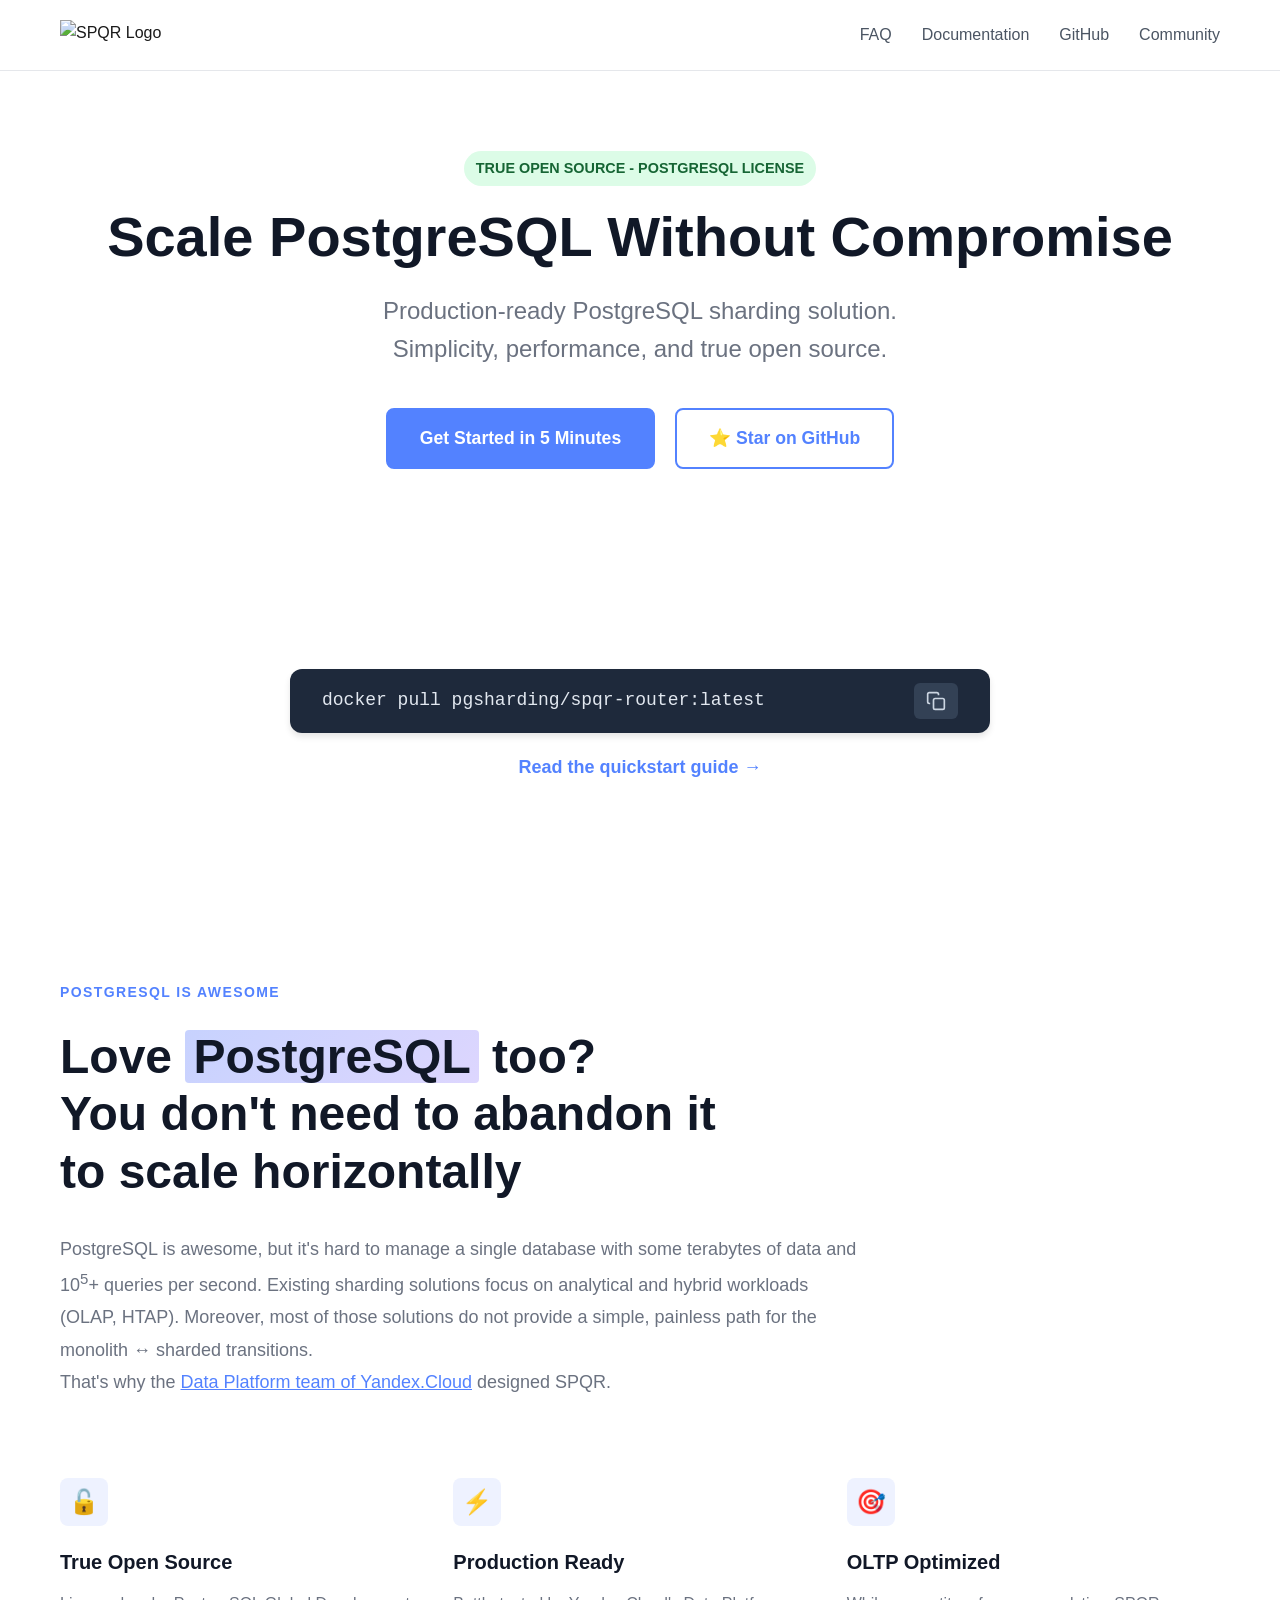
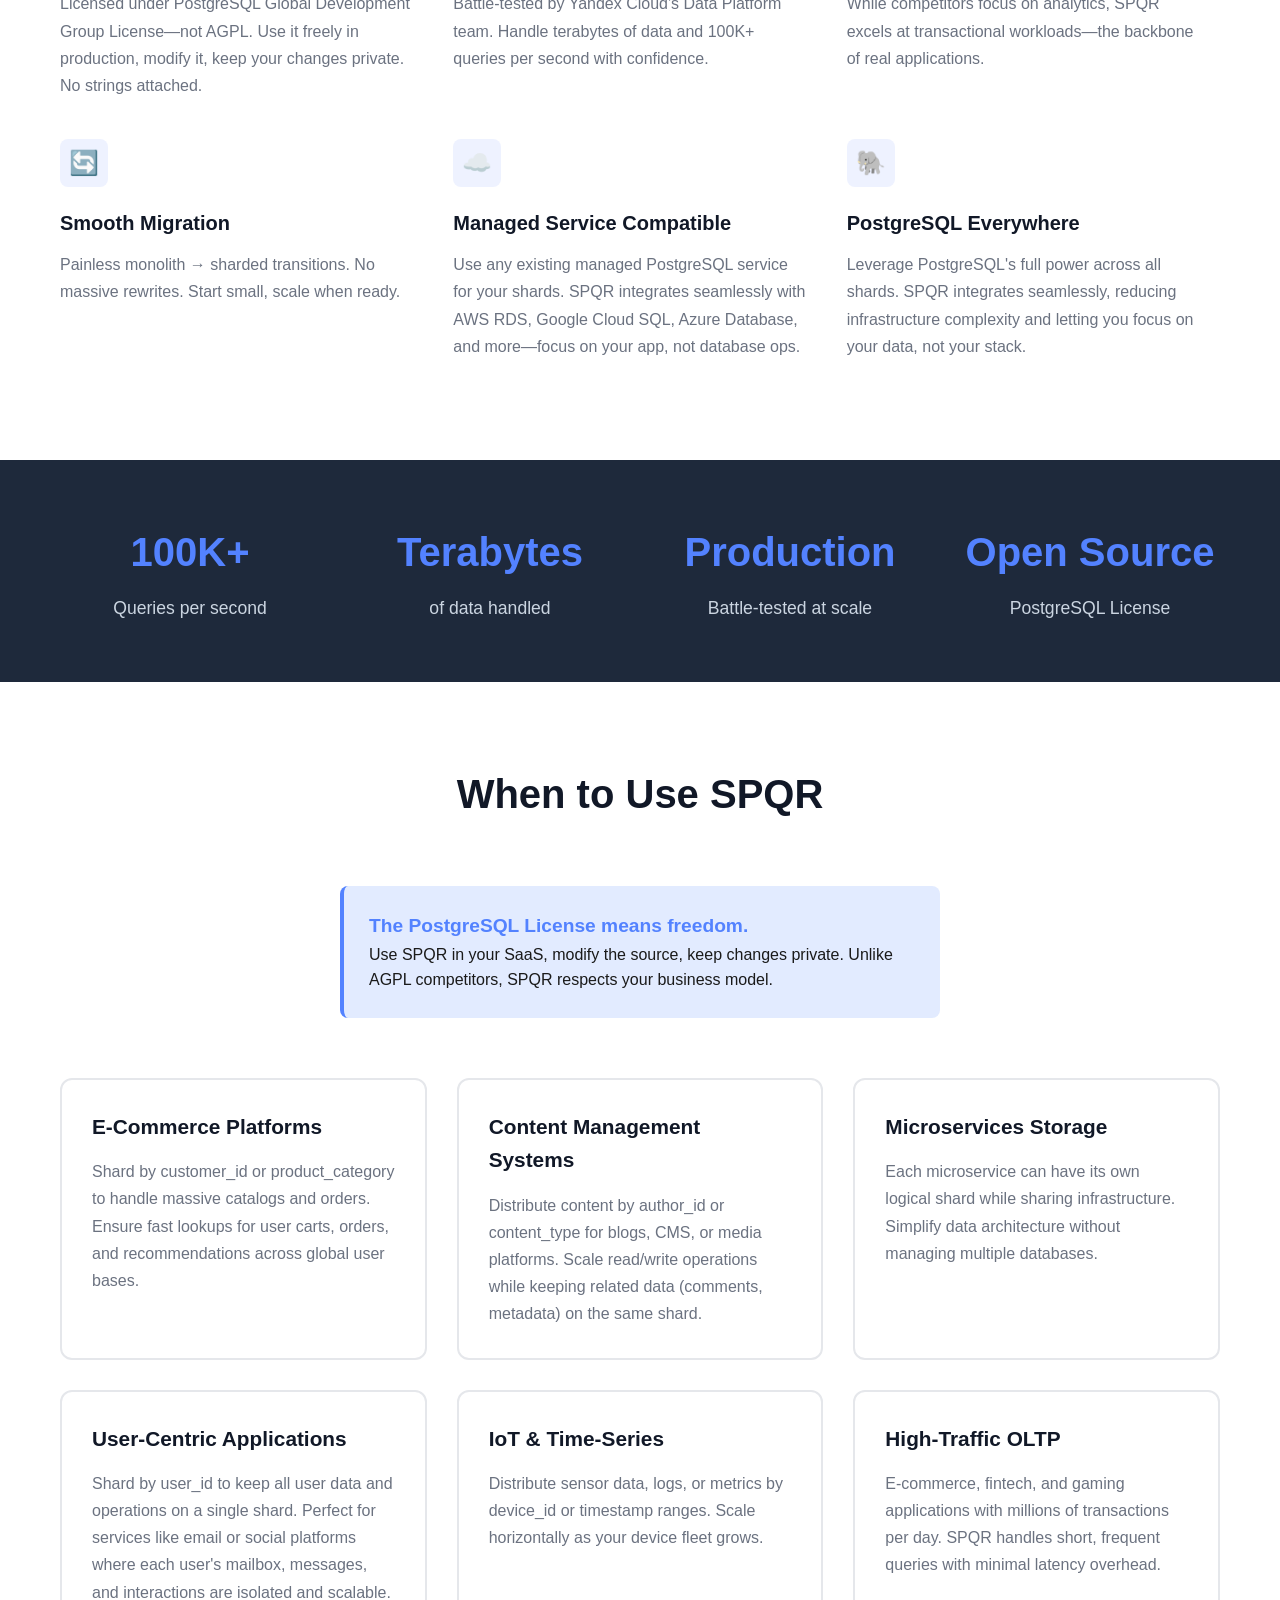
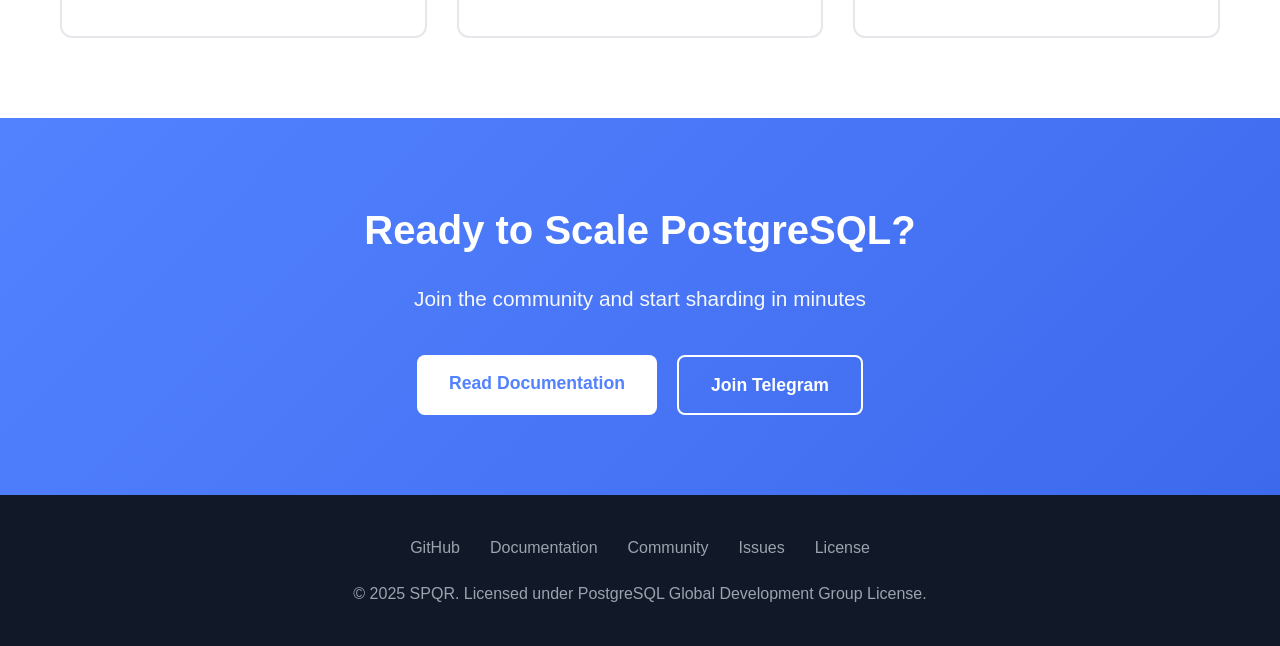
==== index.html @ 1caae65f "update links to documentation, enhance layout" ====
<!DOCTYPE html>
<html lang="en">

<head>
    <meta charset="UTF-8">
    <meta name="viewport" content="width=device-width, initial-scale=1.0">
    <title>SPQR - Stateless Postgres Query Router</title>
    <meta name="description"
        content="SPQR is a production-ready system for horizontal scaling of PostgreSQL via sharding. True open source under PostgreSQL license.">
    <link rel="stylesheet" href="styles.css">
    <link rel="icon" href="/favicon.ico" type="image/x-icon">
</head>

<body>
    <header>
        <div class="container">
            <div class="header-content">
                <img src="https://raw.githubusercontent.com/pg-sharding/spqr/refs/heads/master/docs/logo/spqr_icon-main.svg"
                    alt="SPQR Logo" class="logo">
                <nav>
                    <ul class="nav-links">
                        <li><a href="https://docs.pg-sharding.tech/welcome/faq">FAQ</a></li>
                        <li><a href="https://pg-sharding.tech">Documentation</a></li>
                        <li><a href="https://github.com/pg-sharding/spqr">GitHub</a></li>
                        <li><a href="https://t.me/+jMGhyjwicpI3ZWQy">Community</a></li>
                    </ul>
                </nav>
            </div>
        </div>
    </header>

    <section class="hero">
        <div class="container">
            <span class="badge">TRUE OPEN SOURCE - POSTGRESQL LICENSE</span>
            <h1>Scale PostgreSQL Without Compromise</h1>
            <p class="tagline">
                Production-ready PostgreSQL sharding solution.<br />Simplicity, performance, and true open source.
            </p>
            <div class="cta-buttons">
                <a href="https://docs.pg-sharding.tech/welcome/get_started" class="btn btn-primary">Get Started in 5
                    Minutes</a>
                <a href="https://github.com/pg-sharding/spqr" class="btn btn-secondary">⭐ Star on GitHub</a>
            </div>
        </div>
    </section>


    <section class="docker-section">
        <div class="container">
            <div class="docker-command-box">
                <code>docker pull pgsharding/spqr-router:latest</code>
                <button class="copy-btn"
                    onclick="navigator.clipboard.writeText('docker pull pgsharding/spqr-router:latest')">
                    <svg width="20" height="20" viewBox="0 0 24 24" fill="none" stroke="currentColor" stroke-width="2">
                        <rect x="9" y="9" width="13" height="13" rx="2" ry="2"></rect>
                        <path d="M5 15H4a2 2 0 0 1-2-2V4a2 2 0 0 1 2-2h9a2 2 0 0 1 2 2v1"></path>
                    </svg>
                </button>
            </div>
            <p class="docker-description">
                <a href="https://docs.pg-sharding.tech/welcome/get_started" class="link-arrow">Read the quickstart guide
                    →</a>
            </p>
        </div>
    </section>

    <section class="problem-solution">
        <div class="container">
            <div class="content-left">
                <span class="section-label">PostgreSQL is awesome</span>
                <h2 class="large-headline">
                    Love <span class="highlight">PostgreSQL</span> too?<br />
                    You don't need to abandon it<br />
                    to scale horizontally
                </h2>
                <p class="section-description">
                    PostgreSQL is awesome, but it's hard to manage a single database
                    with some terabytes of data and 10<sup>5</sup>+ queries per second.
                    Existing sharding solutions focus on analytical and hybrid workloads (OLAP, HTAP).
                    Moreover, most of those solutions do not provide a simple,
                    painless path for the monolith ↔ sharded transitions.<br />
                    That's why the <a href="https://yandex.cloud/en/services#data-platform" target="_blank">Data
                        Platform team of Yandex.Cloud</a> designed SPQR.
                </p>
            </div>

            <div class="benefits-grid">
                <div class="benefit-card">
                    <div class="benefit-icon">🔓</div>
                    <h3>True Open Source</h3>
                    <p>
                        Licensed under PostgreSQL Global Development Group License—not AGPL. Use it freely in
                        production, modify it, keep your changes private. No strings attached.
                    </p>
                </div>
                <div class="benefit-card">
                    <div class="benefit-icon">⚡</div>
                    <h3>Production Ready</h3>
                    <p>
                        Battle-tested by Yandex Cloud's Data Platform team. Handle terabytes of data and 100K+ queries
                        per second with confidence.
                    </p>
                </div>
                <div class="benefit-card">
                    <div class="benefit-icon">🎯</div>
                    <h3>OLTP Optimized</h3>
                    <p>
                        While competitors focus on analytics, SPQR excels at transactional workloads—the backbone of
                        real applications.
                    </p>
                </div>
                <div class="benefit-card">
                    <div class="benefit-icon">🔄</div>
                    <h3>Smooth Migration</h3>
                    <p>
                        Painless monolith → sharded transitions. No massive rewrites. Start small, scale when ready.
                    </p>
                </div>
                <div class="benefit-card">
                    <div class="benefit-icon">☁️</div>
                    <h3>Managed Service Compatible</h3>
                    <p>
                        Use any existing managed PostgreSQL service for your shards. SPQR integrates seamlessly with AWS
                        RDS, Google Cloud SQL, Azure Database, and more—focus on your app, not database ops.
                    </p>
                </div>
                <div class="benefit-card">
                    <div class="benefit-icon">🐘</div>
                    <h3>PostgreSQL Everywhere</h3>
                    <p>
                        Leverage PostgreSQL's full power across all shards. SPQR integrates seamlessly, reducing
                        infrastructure complexity and letting you focus on your data, not your stack.
                    </p>
                </div>
            </div>
        </div>
    </section>

    <section class="stats">
        <div class="container">
            <div class="stats-grid">
                <div class="stat-item">
                    <h3>100K+</h3>
                    <p>Queries per second</p>
                </div>
                <div class="stat-item">
                    <h3>Terabytes</h3>
                    <p>of data handled</p>
                </div>
                <div class="stat-item">
                    <h3>Production</h3>
                    <p>Battle-tested at scale</p>
                </div>
                <div class="stat-item">
                    <h3>Open Source</h3>
                    <p>PostgreSQL License</p>
                </div>
            </div>
        </div>
    </section>

    <section class="why-spqr">
        <div class="container">
            <h2 class="section-title">When to Use SPQR</h2>
            <div class="highlight-box" style="max-width: 600px; margin: 0 auto 60px;">
                <strong>The PostgreSQL License means freedom.</strong><br>
                Use SPQR in your SaaS, modify the source, keep changes private. Unlike AGPL competitors, SPQR
                respects your business model.
            </div>
            <div class="use-cases-grid">
                <div class="use-case-card">
                    <h3>E-Commerce Platforms</h3>
                    <p>
                        Shard by customer_id or product_category to handle massive catalogs and orders. Ensure fast
                        lookups for user carts, orders, and recommendations across global user bases.
                    </p>
                </div>
                <div class="use-case-card">
                    <h3>Content Management Systems</h3>
                    <p>
                        Distribute content by author_id or content_type for blogs, CMS, or media platforms. Scale
                        read/write operations while keeping related data (comments, metadata) on the same shard.
                    </p>
                </div>
                <div class="use-case-card">
                    <h3>Microservices Storage</h3>
                    <p>
                        Each microservice can have its own logical shard while sharing infrastructure.
                        Simplify data architecture without managing multiple databases.
                    </p>
                </div>
                <div class="use-case-card">
                    <h3>User-Centric Applications</h3>
                    <p>
                        Shard by user_id to keep all user data and operations on a single shard. Perfect for services
                        like email or social platforms where each user's mailbox, messages, and interactions are
                        isolated and scalable.
                    </p>
                </div>
                <div class="use-case-card">
                    <h3>IoT & Time-Series</h3>
                    <p>
                        Distribute sensor data, logs, or metrics by device_id or timestamp ranges.
                        Scale horizontally as your device fleet grows.
                    </p>
                </div>
                <div class="use-case-card">
                    <h3>High-Traffic OLTP</h3>
                    <p>
                        E-commerce, fintech, and gaming applications with millions of transactions per day.
                        SPQR handles short, frequent queries with minimal latency overhead.
                    </p>
                </div>
            </div>
        </div>
    </section>

    <section class="cta-section">
        <div class="container">
            <h2>Ready to Scale PostgreSQL?</h2>
            <p>Join the community and start sharding in minutes</p>
            <div class="cta-buttons">
                <a href="https://docs.pg-sharding.tech/welcome/get_started" class="btn">Read Documentation</a>
                <a href="https://t.me/+jMGhyjwicpI3ZWQy" class="btn"
                    style="background: transparent; border: 2px solid white; color: white;">Join Telegram</a>
            </div>
        </div>
    </section>

    <footer>
        <div class="container">
            <div class="footer-links">
                <a href="https://github.com/pg-sharding/spqr">GitHub</a>
                <a href="https://pg-sharding.tech">Documentation</a>
                <a href="https://t.me/+jMGhyjwicpI3ZWQy">Community</a>
                <a href="https://github.com/pg-sharding/spqr/issues">Issues</a>
                <a href="https://github.com/pg-sharding/spqr/blob/master/LICENSE">License</a>
            </div>
            <p>&copy; 2025 SPQR. Licensed under PostgreSQL Global Development Group License.</p>
        </div>
    </footer>
</body>

</html>
---- styles.css ----
* {
    margin: 0;
    padding: 0;
    box-sizing: border-box;
}

body {
    font-family: -apple-system, BlinkMacSystemFont, 'Segoe UI', 'Roboto', 'Oxygen', 'Ubuntu', 'Cantarell', sans-serif;
    line-height: 1.6;
    color: #1a1a1a;
    background: #ffffff;
}

a {
    color: #5382ff;
}

.container {
    max-width: 1200px;
    margin: 0 auto;
    padding: 0 20px;
}

/* Header */
header {
    padding: 20px 0;
    border-bottom: 1px solid #e5e7eb;
}

.header-content {
    display: flex;
    justify-content: space-between;
    align-items: center;
}

.logo {
    height: 30px;
}

.nav-links {
    display: flex;
    gap: 30px;
    list-style: none;
}

.nav-links a {
    color: #4b5563;
    text-decoration: none;
    font-weight: 500;
    transition: color 0.3s;
}

.nav-links a:hover {
    color: #5382ff;
}

/* Hero Section */
.hero {
    padding: 80px 0 100px;
    text-align: center;
}

.hero h1 {
    font-size: 3.5rem;
    font-weight: 800;
    margin-bottom: 24px;
    line-height: 1.1;
    color: #111827;
}

.hero .tagline {
    font-size: 1.5rem;
    color: #6b7280;
    margin-bottom: 40px;
    max-width: 800px;
    margin-left: auto;
    margin-right: auto;
}

.cta-buttons {
    display: flex;
    gap: 20px;
    justify-content: center;
    flex-wrap: wrap;
}

.btn {
    padding: 14px 32px;
    font-size: 1.1rem;
    font-weight: 600;
    border-radius: 8px;
    text-decoration: none;
    transition: all 0.3s;
    display: inline-block;
}

.btn-primary {
    background: #5382ff;
    color: white;
    border: 2px solid #5382ff;
}

.btn-primary:hover {
    background: #3d6aed;
    border-color: #3d6aed;
    transform: translateY(-2px);
    box-shadow: 0 10px 25px rgba(83, 130, 255, 0.2);
}

.btn-secondary {
    background: white;
    color: #5382ff;
    border: 2px solid #5382ff;
}

.btn-secondary:hover {
    background: #e2ebff;
    transform: translateY(-2px);
}

/* Features Section */
.features {
    padding: 80px 0;
    background: #f9fafb;
}

.section-title {
    text-align: center;
    font-size: 2.5rem;
    font-weight: 700;
    margin-bottom: 60px;
    color: #111827;
}

.features-grid {
    display: grid;
    grid-template-columns: repeat(auto-fit, minmax(300px, 1fr));
    gap: 40px;
}

.feature-card {
    background: white;
    padding: 40px;
    border-radius: 12px;
    box-shadow: 0 1px 3px rgba(0, 0, 0, 0.1);
    transition: all 0.3s;
}

.feature-card:hover {
    transform: translateY(-5px);
    box-shadow: 0 10px 30px rgba(0, 0, 0, 0.15);
}

.feature-icon {
    font-size: 2.5rem;
    margin-bottom: 20px;
}

.feature-card h3 {
    font-size: 1.5rem;
    margin-bottom: 15px;
    color: #111827;
}

.feature-card p {
    color: #6b7280;
    line-height: 1.7;
}

/* Why SPQR Section */
.why-spqr {
    padding: 80px 0;
}

.why-content {
    display: grid;
    grid-template-columns: 1fr 1fr;
    gap: 60px;
    align-items: center;
}

.why-text h2 {
    font-size: 2.5rem;
    font-weight: 700;
    margin-bottom: 30px;
    color: #111827;
}

.why-text p {
    font-size: 1.1rem;
    color: #4b5563;
    margin-bottom: 20px;
    line-height: 1.8;
}

.highlight-box {
    background: #e2ebff;
    border-left: 4px solid #5382ff;
    padding: 25px;
    margin-top: 30px;
    border-radius: 8px;
}

.highlight-box strong {
    color: #5382ff;
    font-size: 1.2rem;
}

/* Problem-Solution Section */
.problem-solution {
    padding: 100px 0;
    background: #ffffff;
}

.content-left {
    max-width: 900px;
}

.section-label {
    display: block;
    text-align: left;
    font-size: 0.875rem;
    font-weight: 700;
    letter-spacing: 0.1em;
    color: #5382ff;
    text-transform: uppercase;
    margin-bottom: 24px;
}

.large-headline {
    font-size: 3rem;
    font-weight: 800;
    line-height: 1.2;
    text-align: left;
    color: #111827;
    max-width: 900px;
    margin: 0 0 32px 0;
}

.large-headline .highlight {
    background: linear-gradient(135deg, #c7d2fe 0%, #ddd6fe 100%);
    padding: 0 8px;
    border-radius: 4px;
}

.section-description {
    font-size: 1.125rem;
    line-height: 1.8;
    color: #6b7280;
    text-align: left;
    max-width: 800px;
    margin: 0 0 80px 0;
}

.benefits-grid {
    display: grid;
    grid-template-columns: repeat(auto-fit, minmax(330px, 1fr));
    gap: 40px;
    max-width: 1140px;
}

.benefit-card {
    text-align: left;
}

.benefit-icon {
    width: 48px;
    height: 48px;
    background: #eef2ff;
    border-radius: 8px;
    display: flex;
    align-items: center;
    justify-content: center;
    font-size: 1.5rem;
    margin-bottom: 20px;
}

.benefit-card h3 {
    font-size: 1.25rem;
    font-weight: 700;
    color: #111827;
    margin-bottom: 12px;
}

.benefit-card p {
    font-size: 1rem;
    line-height: 1.7;
    color: #6b7280;
}

/* Stats Section */
.stats {
    padding: 60px 0;
    background: #1e293b;
    color: white;
}

.stats-grid {
    display: grid;
    grid-template-columns: repeat(auto-fit, minmax(200px, 1fr));
    gap: 40px;
    text-align: center;
}

.stat-item h3 {
    font-size: 2.5rem;
    font-weight: 700;
    margin-bottom: 10px;
    color: #5382ff;
}

.stat-item p {
    color: #cbd5e1;
    font-size: 1.1rem;
}

/* Docker Section */
.docker-section {
    padding: 100px 0;
    background: #ffffff;
    text-align: center;
}

.docker-command-box {
    max-width: 700px;
    margin: 0 auto 20px;
    background: #1e293b;
    border-radius: 12px;
    padding: 14px 32px;
    display: flex;
    align-items: center;
    justify-content: space-between;
    gap: 20px;
    box-shadow: 0 4px 6px rgba(0, 0, 0, 0.1);
}

.docker-command-box code {
    font-family: 'Monaco', 'Menlo', 'Ubuntu Mono', monospace;
    font-size: 1.125rem;
    color: #e2e8f0;
    flex: 1;
    text-align: left;
}

.copy-btn {
    background: #334155;
    border: none;
    border-radius: 6px;
    padding: 8px 12px;
    color: #cbd5e1;
    cursor: pointer;
    transition: all 0.2s;
    display: flex;
    align-items: center;
    justify-content: center;
}

.copy-btn:hover {
    background: #475569;
    color: #ffffff;
}

.docker-description {
    margin-top: 20px;
}

.link-arrow {
    color: #5382ff;
    text-decoration: none;
    font-weight: 600;
    font-size: 1.125rem;
    transition: all 0.2s;
}

.link-arrow:hover {
    color: #3d6aed;
}

/* CTA Section */
.cta-section {
    padding: 80px 0;
    text-align: center;
    background: linear-gradient(135deg, #5382ff 0%, #3d6aed 100%);
    color: white;
}

.cta-section h2 {
    font-size: 2.5rem;
    font-weight: 700;
    margin-bottom: 20px;
}

.cta-section p {
    font-size: 1.3rem;
    margin-bottom: 40px;
    opacity: 0.95;
}

.cta-section .btn {
    background: white;
    color: #5382ff;
}

.cta-section .btn:hover {
    background: #e2ebff;
    transform: translateY(-2px);
    box-shadow: 0 10px 30px rgba(255, 255, 255, 0.3);
}

/* Footer */
footer {
    padding: 40px 0;
    background: #111827;
    color: #9ca3af;
    text-align: center;
}

.footer-links {
    display: flex;
    justify-content: center;
    gap: 30px;
    margin-bottom: 20px;
    flex-wrap: wrap;
}

.footer-links a {
    color: #9ca3af;
    text-decoration: none;
    transition: color 0.3s;
}

.footer-links a:hover {
    color: white;
}

/* Responsive */
@media (max-width: 768px) {
    .hero h1 {
        font-size: 2.5rem;
    }

    .hero .tagline {
        font-size: 1.2rem;
    }

    .why-content {
        grid-template-columns: 1fr;
    }

    .nav-links {
        display: none;
    }

    .features-grid {
        grid-template-columns: 1fr;
    }
}

.badge {
    display: inline-block;
    padding: 6px 12px;
    background: #dcfce7;
    color: #166534;
    border-radius: 20px;
    font-size: 0.9rem;
    font-weight: 600;
    margin-bottom: 20px;
}

/* Use Cases Section */
.use-cases {
    padding: 80px 0;
    background: white;
}

.use-cases-grid {
    display: grid;
    grid-template-columns: repeat(auto-fit, minmax(280px, 1fr));
    gap: 30px;
    margin-top: 40px;
}

.use-case-card {
    padding: 30px;
    border: 2px solid #e5e7eb;
    border-radius: 12px;
    transition: all 0.3s;
}

.use-case-card:hover {
    border-color: #5382ff;
    transform: translateY(-3px);
    box-shadow: 0 5px 20px rgba(83, 130, 255, 0.1);
}

.use-case-card h3 {
    font-size: 1.3rem;
    margin-bottom: 15px;
    color: #111827;
}

.use-case-card p {
    color: #6b7280;
    line-height: 1.7;
    font-size: 1rem;
}

/* FAQ Section */
.faq {
    padding: 80px 0;
    background: #f9fafb;
}

.faq-list {
    margin: 0 auto;
    margin-top: 40px;
}

.faq-item {
    background: white;
    padding: 30px;
    margin-bottom: 20px;
    border-radius: 12px;
    border-left: 4px solid #5382ff;
}

.faq-item h3 {
    font-size: 1.2rem;
    color: #111827;
    margin-bottom: 12px;
    font-weight: 600;
}

.faq-item p {
    color: #4b5563;
    line-height: 1.7;
}

.faq-item ul {
    margin-top: 10px;
    margin-left: 20px;
    color: #4b5563;
    line-height: 1.7;
}

.faq-item code {
    background: #f3f4f6;
    padding: 2px 6px;
    border-radius: 4px;
    font-family: 'Courier New', monospace;
    font-size: 0.9em;
    color: #5382ff;
}
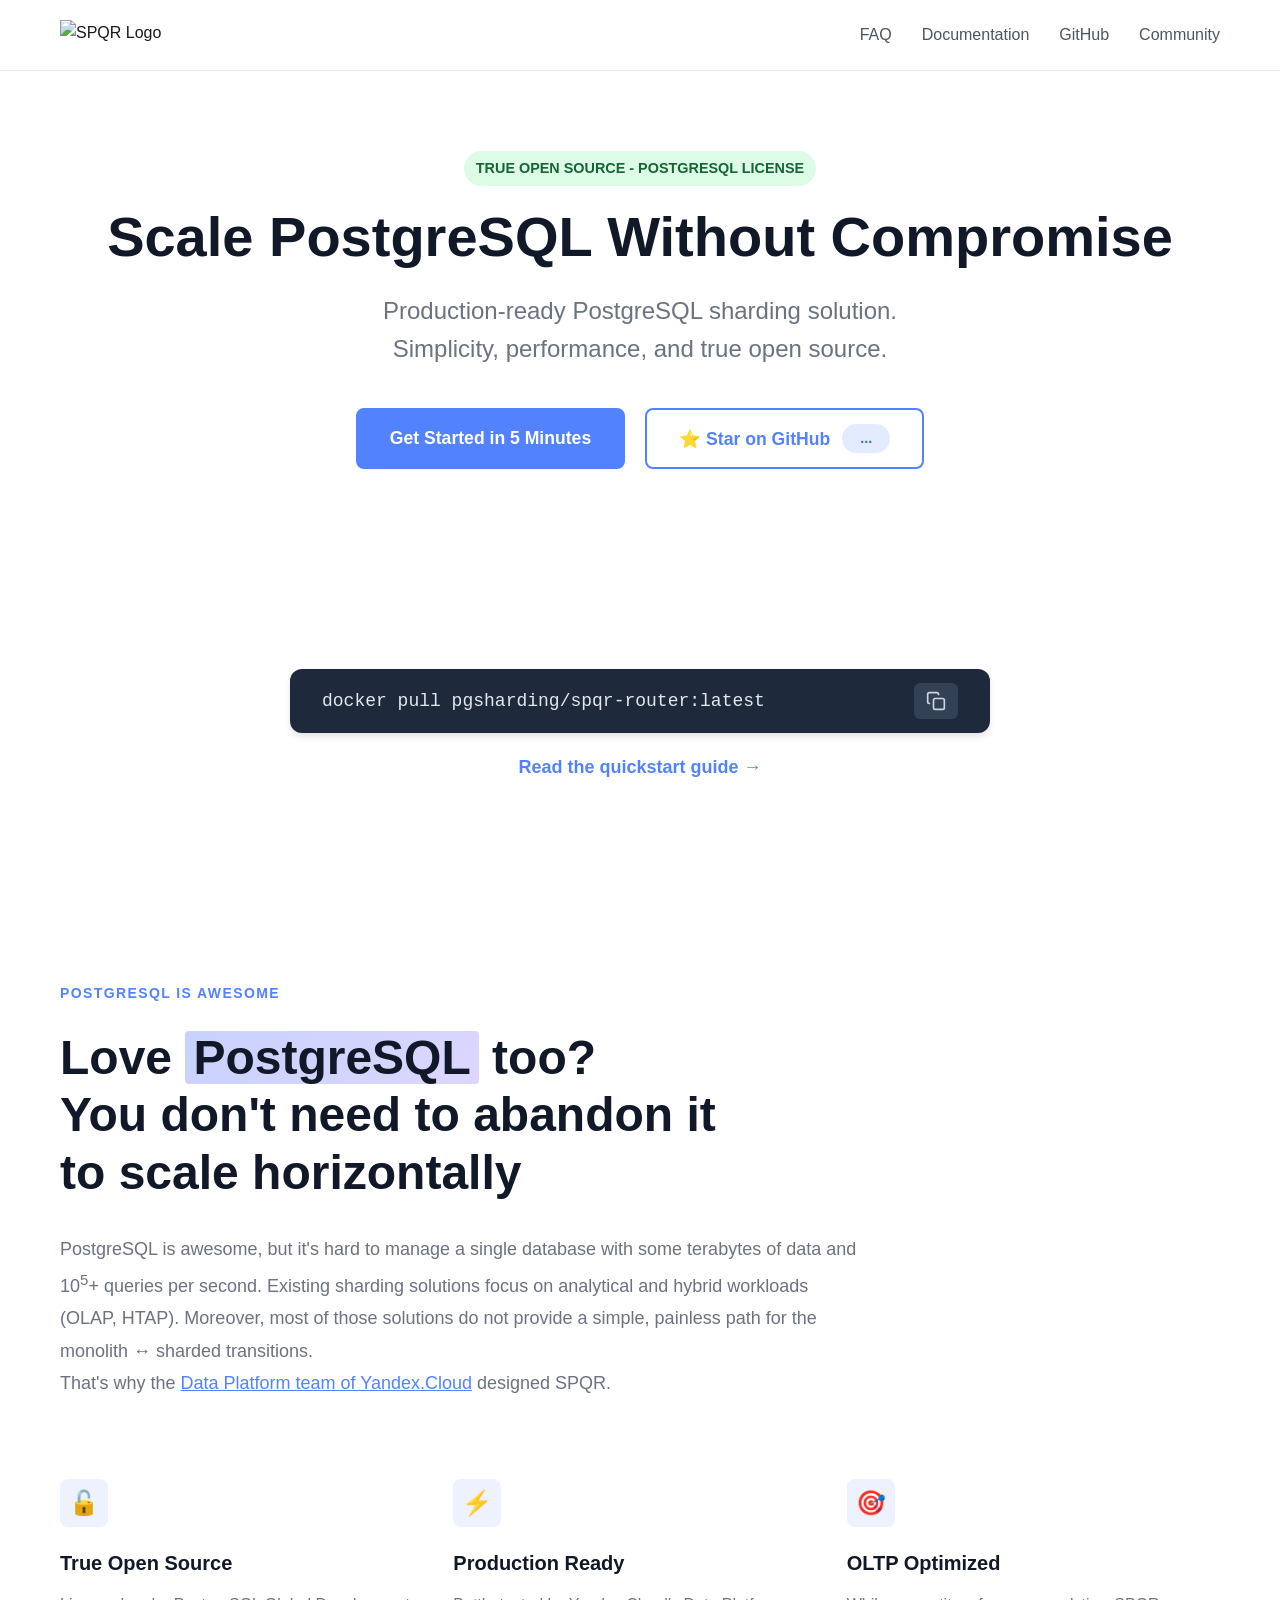
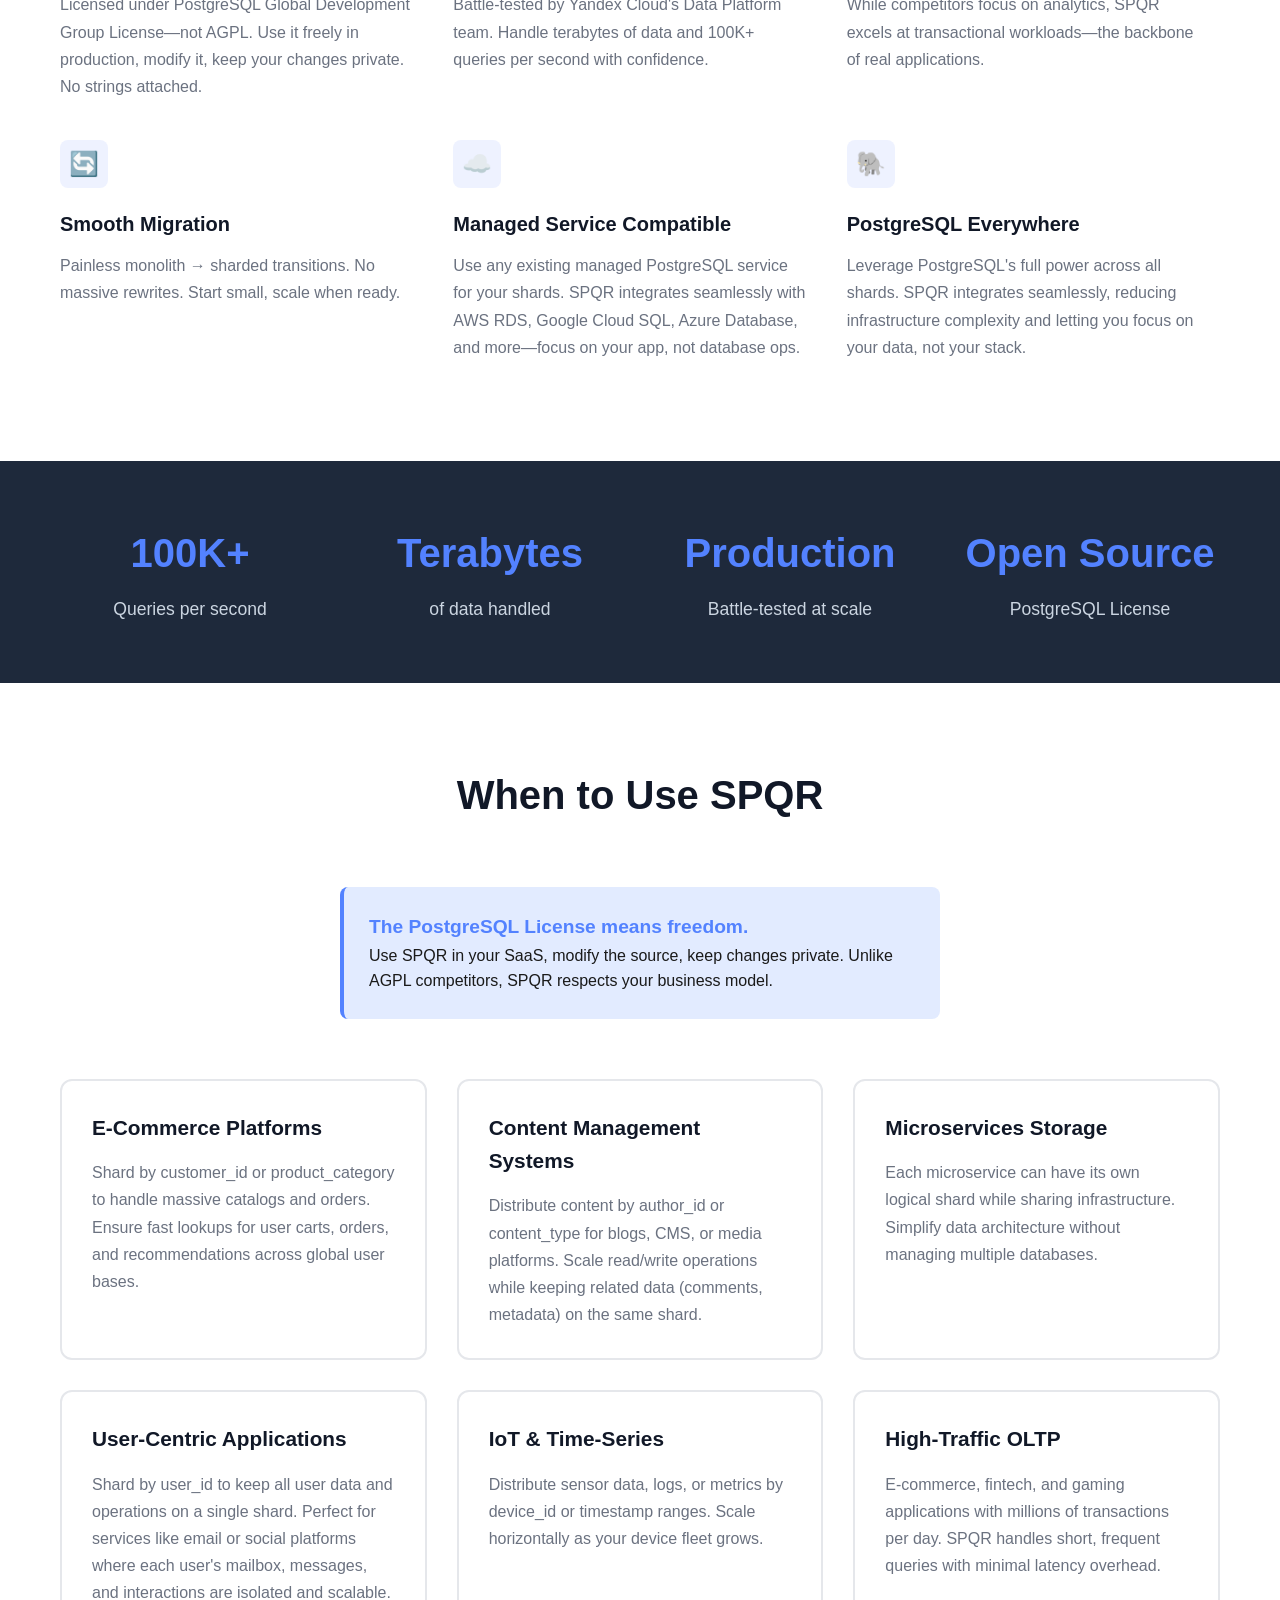
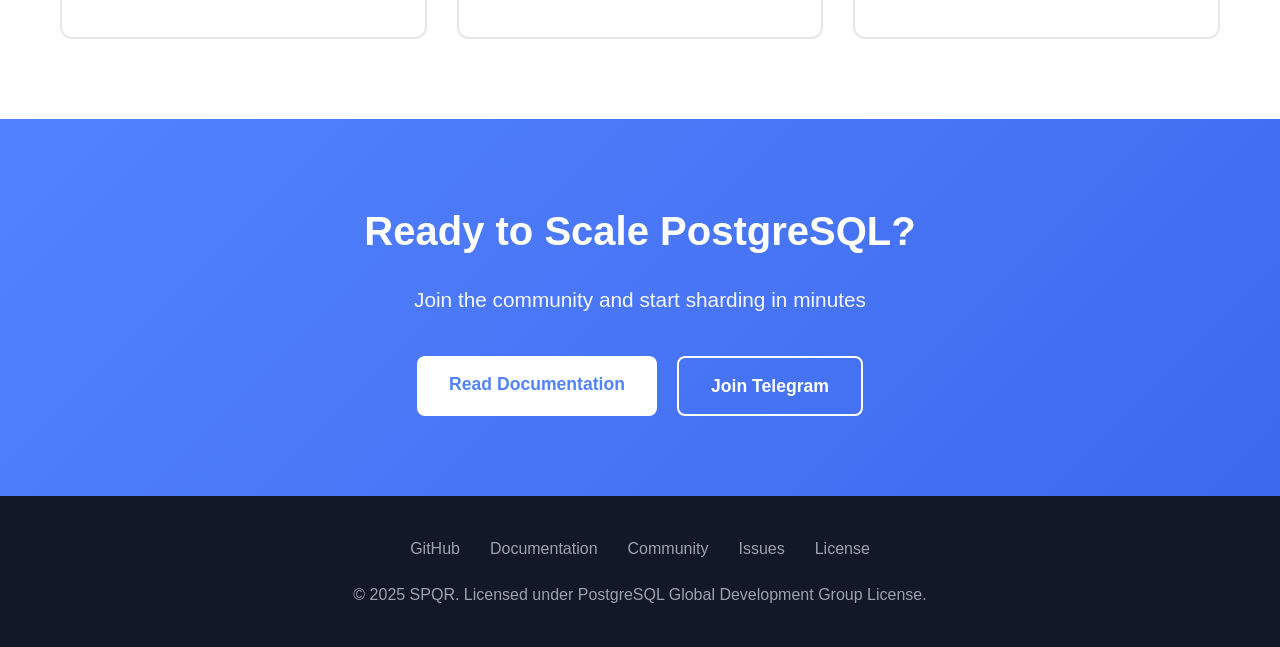
==== commit ed2d2684: "Add GitHub star counter to homepage" ====
--- a/index.html
+++ b/index.html
@@ -8,7 +8,10 @@
     <meta name="description"
         content="SPQR is a production-ready system for horizontal scaling of PostgreSQL via sharding. True open source under PostgreSQL license.">
     <link rel="stylesheet" href="styles.css">
-    <link rel="icon" href="/favicon.ico" type="image/x-icon">
+    <!-- Modern vector favicon with PNG fallback and legacy .ico fallback -->
+    <link rel="icon" href="/favicon.svg" type="image/svg+xml">
+    <link rel="icon" type="image/png" sizes="32x32" href="/favicon-32.png">
+    <link rel="alternate icon" href="/favicon.ico" type="image/x-icon">
 </head>
 
 <body>
@@ -20,7 +23,7 @@
                 <nav>
                     <ul class="nav-links">
                         <li><a href="https://docs.pg-sharding.tech/welcome/faq">FAQ</a></li>
-                        <li><a href="https://pg-sharding.tech">Documentation</a></li>
+                        <li><a href="https://docs.pg-sharding.tech">Documentation</a></li>
                         <li><a href="https://github.com/pg-sharding/spqr">GitHub</a></li>
                         <li><a href="https://t.me/+jMGhyjwicpI3ZWQy">Community</a></li>
                     </ul>
@@ -39,7 +42,10 @@
             <div class="cta-buttons">
                 <a href="https://docs.pg-sharding.tech/welcome/get_started" class="btn btn-primary">Get Started in 5
                     Minutes</a>
-                <a href="https://github.com/pg-sharding/spqr" class="btn btn-secondary">⭐ Star on GitHub</a>
+                <a href="https://github.com/pg-sharding/spqr" class="btn btn-secondary github-star-btn">
+                    <span>⭐ Star on GitHub</span>
+                    <span class="github-stars" id="github-stars" aria-label="GitHub stars">...</span>
+                </a>
             </div>
         </div>
     </section>
@@ -231,7 +237,7 @@
         <div class="container">
             <div class="footer-links">
                 <a href="https://github.com/pg-sharding/spqr">GitHub</a>
-                <a href="https://pg-sharding.tech">Documentation</a>
+                <a href="https://docs.pg-sharding.tech">Documentation</a>
                 <a href="https://t.me/+jMGhyjwicpI3ZWQy">Community</a>
                 <a href="https://github.com/pg-sharding/spqr/issues">Issues</a>
                 <a href="https://github.com/pg-sharding/spqr/blob/master/LICENSE">License</a>
@@ -239,6 +245,25 @@
             <p>&copy; 2025 SPQR. Licensed under PostgreSQL Global Development Group License.</p>
         </div>
     </footer>
+    <script>
+        const starsElement = document.getElementById('github-stars');
+
+        if (starsElement) {
+            fetch('https://api.github.com/repos/pg-sharding/spqr')
+                .then((response) => {
+                    if (!response.ok) {
+                        throw new Error('GitHub API request failed');
+                    }
+                    return response.json();
+                })
+                .then((repo) => {
+                    starsElement.textContent = repo.stargazers_count.toLocaleString('en-US');
+                })
+                .catch(() => {
+                    starsElement.hidden = true;
+                });
+        }
+    </script>
 </body>
 
-</html>+</html>
--- a/styles.css
+++ b/styles.css
@@ -118,6 +118,25 @@
     transform: translateY(-2px);
 }
 
+.github-star-btn {
+    display: inline-flex;
+    align-items: center;
+    gap: 12px;
+}
+
+.github-stars {
+    display: inline-flex;
+    align-items: center;
+    min-width: 48px;
+    padding: 3px 8px;
+    border-radius: 999px;
+    background: #e2ebff;
+    color: #3d6aed;
+    font-size: 0.9rem;
+    font-weight: 700;
+    justify-content: center;
+}
+
 /* Features Section */
 .features {
     padding: 80px 0;
@@ -550,4 +569,4 @@
     font-family: 'Courier New', monospace;
     font-size: 0.9em;
     color: #5382ff;
-}+}
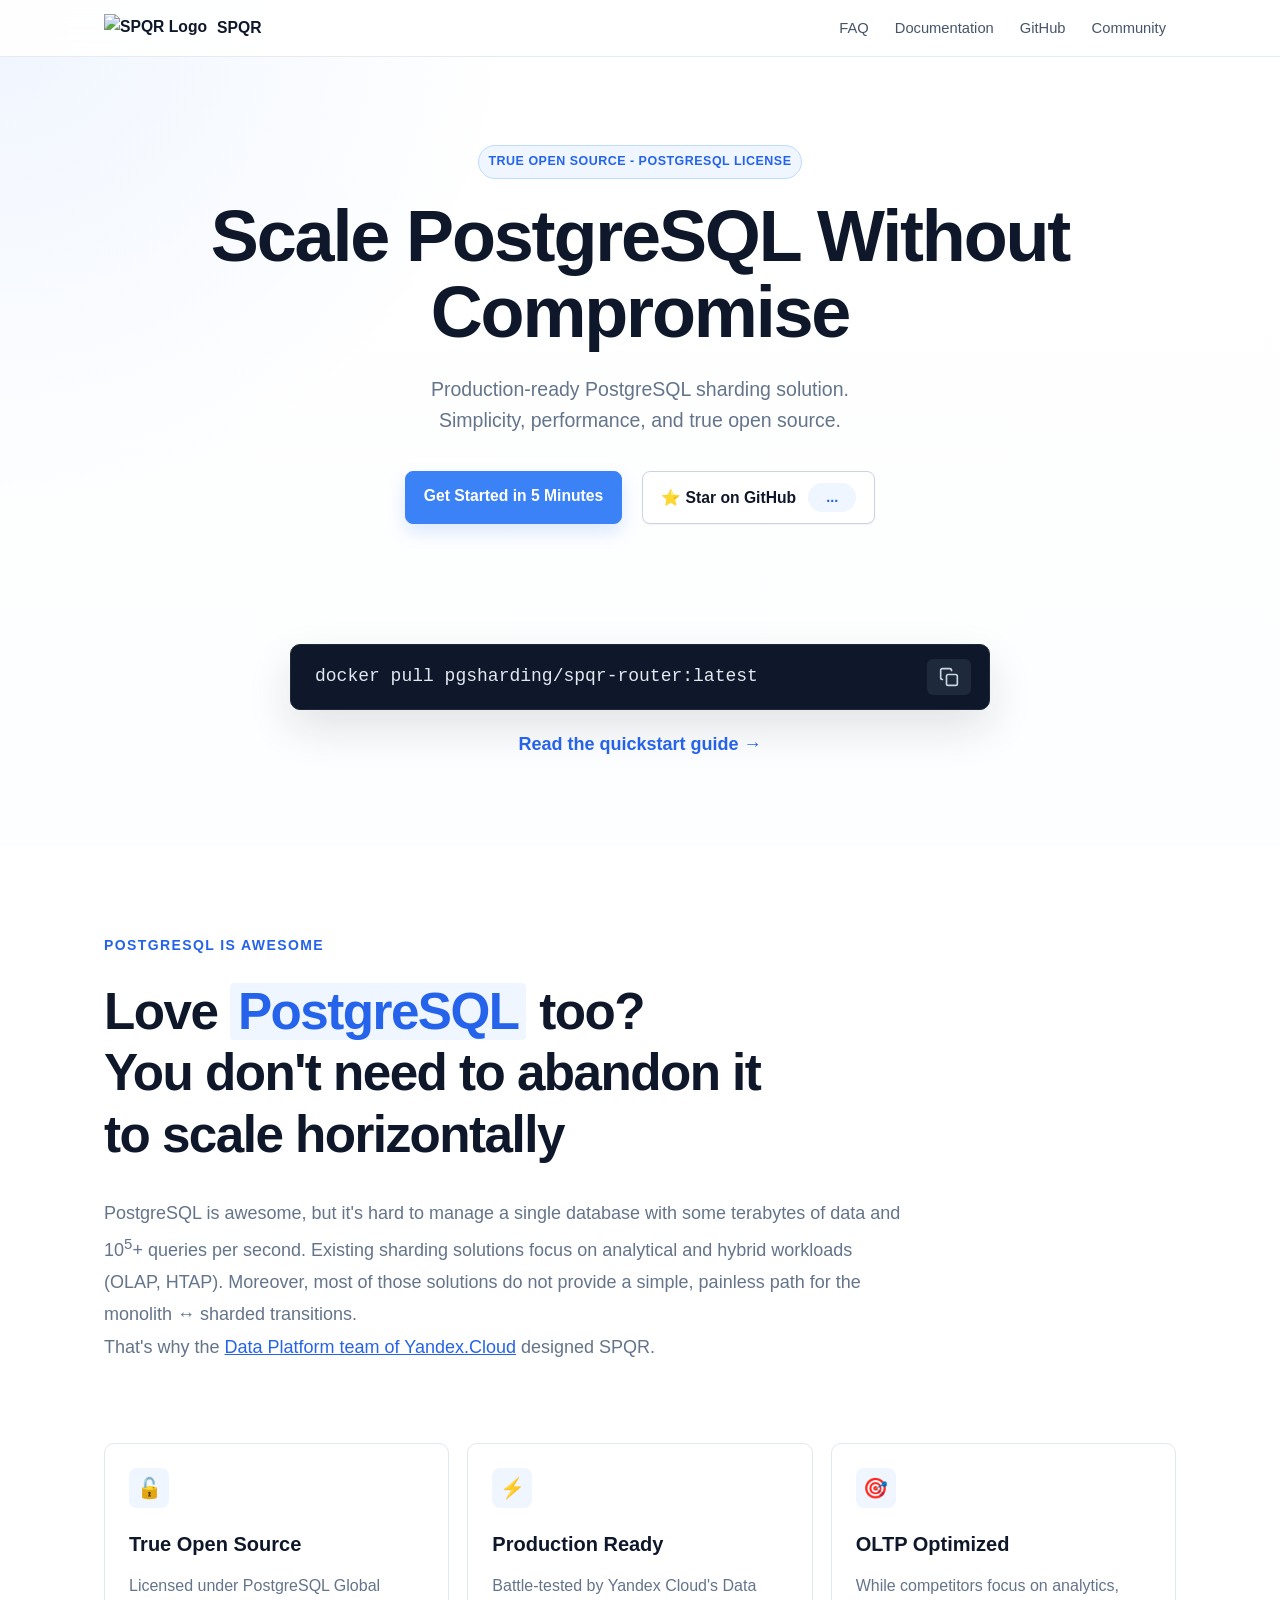
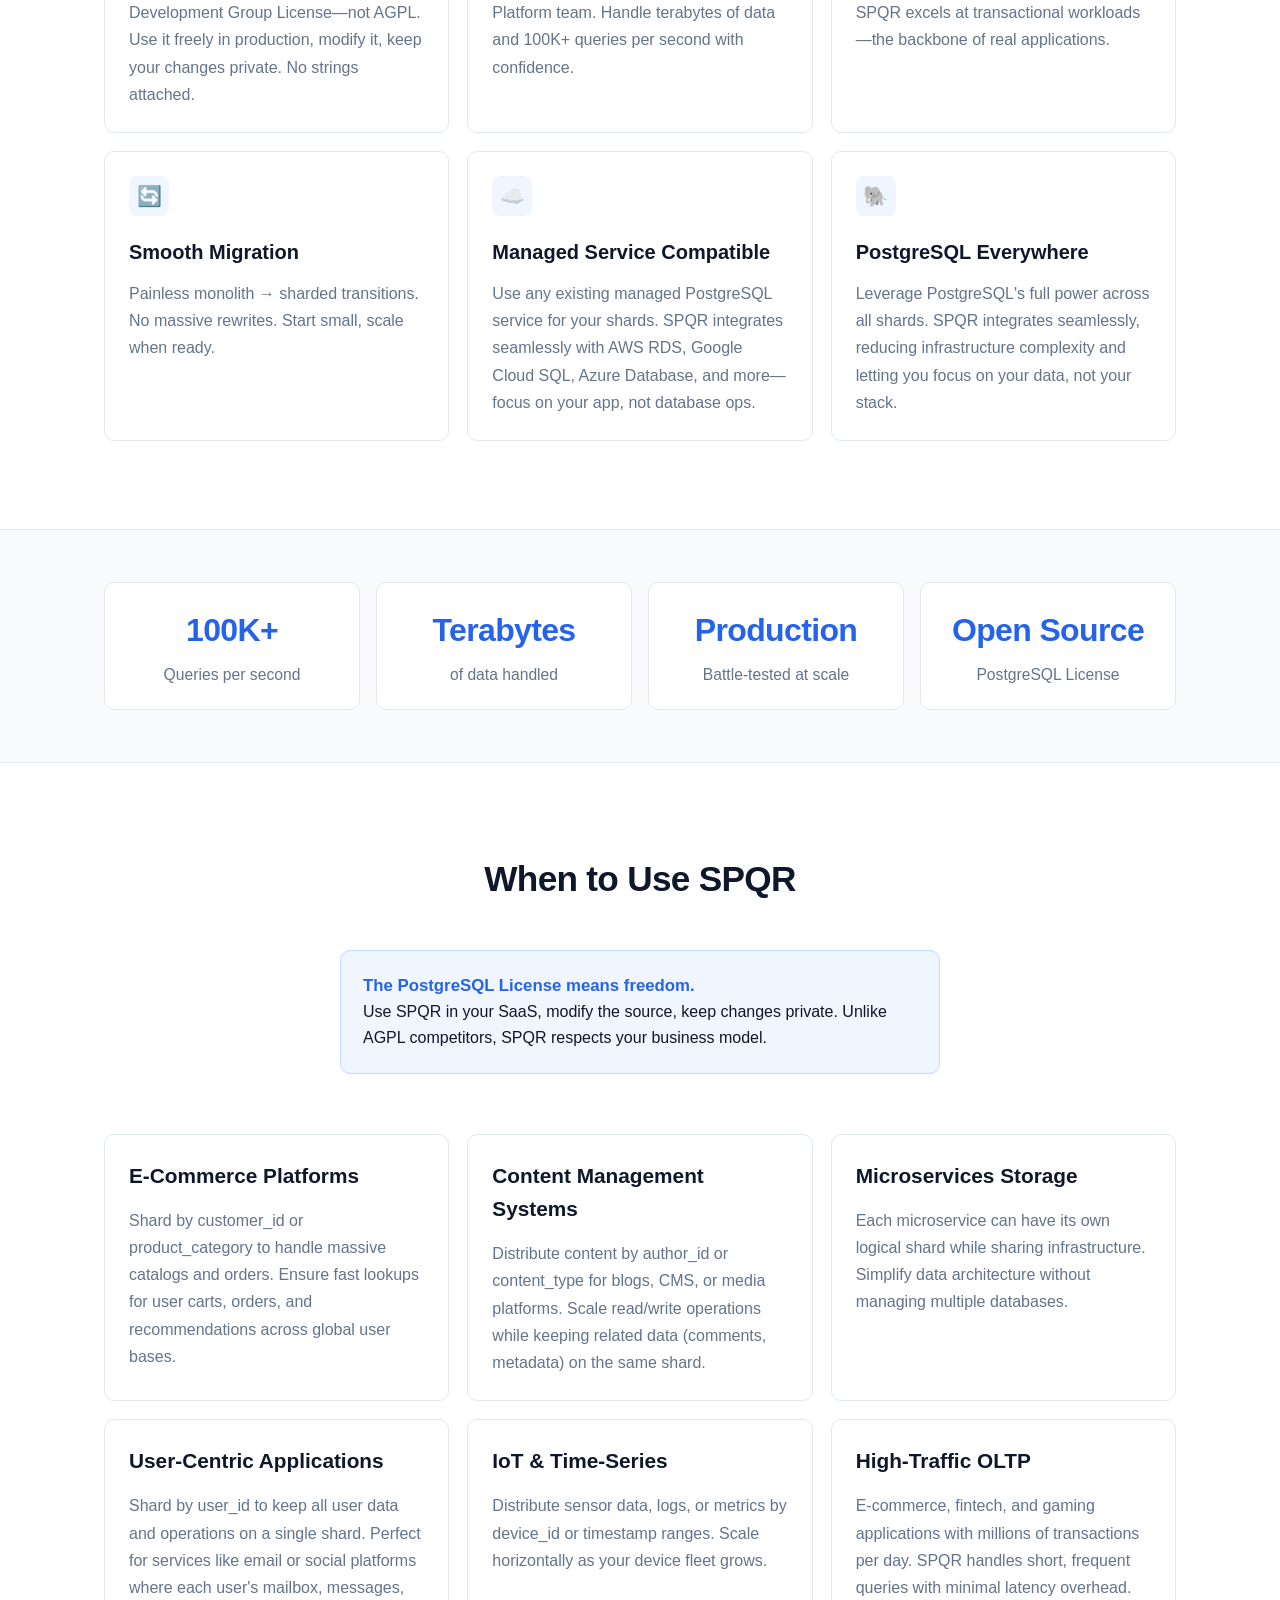
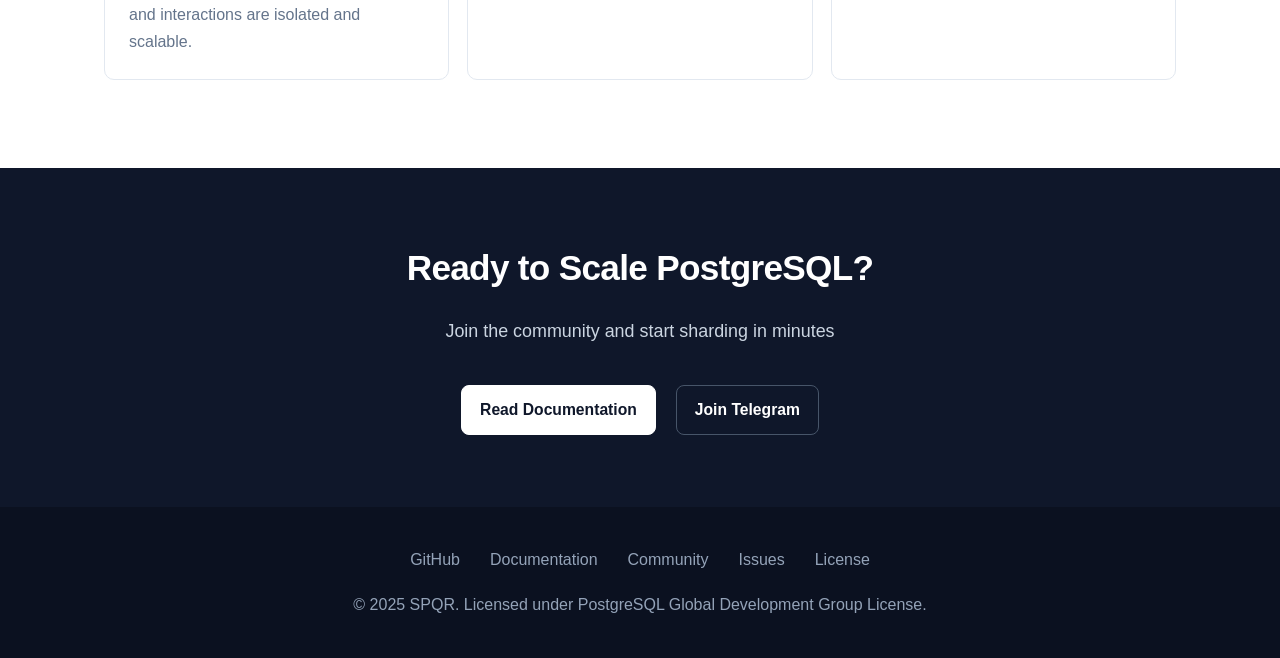
==== commit 2b961f06: "Align website styling with docs" ====
--- a/index.html
+++ b/index.html
@@ -18,8 +18,11 @@
     <header>
         <div class="container">
             <div class="header-content">
-                <img src="https://raw.githubusercontent.com/pg-sharding/spqr/refs/heads/master/docs/logo/spqr_icon-main.svg"
-                    alt="SPQR Logo" class="logo">
+                <a href="/" class="brand" aria-label="SPQR home">
+                    <img src="https://raw.githubusercontent.com/pg-sharding/spqr/refs/heads/master/docs/logo/spqr_icon-main.svg"
+                        alt="SPQR Logo" class="logo">
+                    <span>SPQR</span>
+                </a>
                 <nav>
                     <ul class="nav-links">
                         <li><a href="https://docs.pg-sharding.tech/welcome/faq">FAQ</a></li>
@@ -168,7 +171,7 @@
     <section class="why-spqr">
         <div class="container">
             <h2 class="section-title">When to Use SPQR</h2>
-            <div class="highlight-box" style="max-width: 600px; margin: 0 auto 60px;">
+            <div class="highlight-box highlight-box-centered">
                 <strong>The PostgreSQL License means freedom.</strong><br>
                 Use SPQR in your SaaS, modify the source, keep changes private. Unlike AGPL competitors, SPQR
                 respects your business model.
@@ -227,8 +230,7 @@
             <p>Join the community and start sharding in minutes</p>
             <div class="cta-buttons">
                 <a href="https://docs.pg-sharding.tech/welcome/get_started" class="btn">Read Documentation</a>
-                <a href="https://t.me/+jMGhyjwicpI3ZWQy" class="btn"
-                    style="background: transparent; border: 2px solid white; color: white;">Join Telegram</a>
+                <a href="https://t.me/+jMGhyjwicpI3ZWQy" class="btn btn-inverse">Join Telegram</a>
             </div>
         </div>
     </section>
--- a/styles.css
+++ b/styles.css
@@ -4,75 +4,114 @@
     box-sizing: border-box;
 }
 
+:root {
+    --bg: #ffffff;
+    --bg-soft: #f8fafc;
+    --bg-muted: #f3f6fb;
+    --text: #0f172a;
+    --text-muted: #64748b;
+    --text-soft: #475569;
+    --border: #e2e8f0;
+    --border-strong: #cbd5e1;
+    --primary: #3b82f6;
+    --primary-dark: #2563eb;
+    --primary-soft: #eff6ff;
+    --radius: 10px;
+    --shadow-soft: 0 12px 30px rgba(15, 23, 42, 0.06);
+}
+
 body {
     font-family: -apple-system, BlinkMacSystemFont, 'Segoe UI', 'Roboto', 'Oxygen', 'Ubuntu', 'Cantarell', sans-serif;
     line-height: 1.6;
-    color: #1a1a1a;
-    background: #ffffff;
+    color: var(--text);
+    background:
+        radial-gradient(circle at top left, rgba(59, 130, 246, 0.08), transparent 32rem),
+        linear-gradient(180deg, #ffffff 0%, #fbfdff 42%, #ffffff 100%);
 }
 
 a {
-    color: #5382ff;
+    color: var(--primary-dark);
 }
 
 .container {
-    max-width: 1200px;
+    max-width: 1120px;
     margin: 0 auto;
-    padding: 0 20px;
+    padding: 0 24px;
 }
 
 /* Header */
 header {
-    padding: 20px 0;
-    border-bottom: 1px solid #e5e7eb;
+    position: sticky;
+    top: 0;
+    z-index: 10;
+    padding: 14px 0;
+    border-bottom: 1px solid rgba(226, 232, 240, 0.85);
+    background: rgba(255, 255, 255, 0.88);
+    backdrop-filter: blur(14px);
 }
 
 .header-content {
     display: flex;
     justify-content: space-between;
     align-items: center;
+    gap: 28px;
+}
+
+.brand {
+    display: inline-flex;
+    align-items: center;
+    gap: 10px;
+    color: var(--text);
+    font-size: 0.98rem;
+    font-weight: 700;
+    text-decoration: none;
 }
 
 .logo {
-    height: 30px;
+    height: 28px;
 }
 
 .nav-links {
     display: flex;
-    gap: 30px;
+    gap: 6px;
     list-style: none;
 }
 
 .nav-links a {
-    color: #4b5563;
+    color: var(--text-soft);
     text-decoration: none;
+    font-size: 0.92rem;
     font-weight: 500;
-    transition: color 0.3s;
+    padding: 8px 10px;
+    border-radius: 8px;
+    transition: color 0.2s, background 0.2s;
 }
 
 .nav-links a:hover {
-    color: #5382ff;
+    color: var(--primary-dark);
+    background: var(--primary-soft);
 }
 
 /* Hero Section */
 .hero {
-    padding: 80px 0 100px;
+    padding: 88px 0 72px;
     text-align: center;
 }
 
 .hero h1 {
-    font-size: 3.5rem;
+    font-size: clamp(2.75rem, 6vw, 4.5rem);
     font-weight: 800;
     margin-bottom: 24px;
-    line-height: 1.1;
-    color: #111827;
+    line-height: 1.05;
+    letter-spacing: -0.03em;
+    color: var(--text);
 }
 
 .hero .tagline {
-    font-size: 1.5rem;
-    color: #6b7280;
-    margin-bottom: 40px;
-    max-width: 800px;
+    font-size: 1.22rem;
+    color: var(--text-muted);
+    margin-bottom: 34px;
+    max-width: 720px;
     margin-left: auto;
     margin-right: auto;
 }
@@ -85,37 +124,41 @@
 }
 
 .btn {
-    padding: 14px 32px;
-    font-size: 1.1rem;
+    padding: 11px 18px;
+    font-size: 0.98rem;
     font-weight: 600;
     border-radius: 8px;
     text-decoration: none;
-    transition: all 0.3s;
+    transition: border-color 0.2s, background 0.2s, color 0.2s, box-shadow 0.2s, transform 0.2s;
     display: inline-block;
 }
 
 .btn-primary {
-    background: #5382ff;
+    background: var(--primary);
     color: white;
-    border: 2px solid #5382ff;
+    border: 1px solid var(--primary);
+    box-shadow: 0 8px 18px rgba(59, 130, 246, 0.18);
 }
 
 .btn-primary:hover {
-    background: #3d6aed;
-    border-color: #3d6aed;
-    transform: translateY(-2px);
-    box-shadow: 0 10px 25px rgba(83, 130, 255, 0.2);
+    background: var(--primary-dark);
+    border-color: var(--primary-dark);
+    transform: translateY(-1px);
+    box-shadow: 0 10px 22px rgba(37, 99, 235, 0.2);
 }
 
 .btn-secondary {
-    background: white;
-    color: #5382ff;
-    border: 2px solid #5382ff;
+    background: var(--bg);
+    color: var(--text);
+    border: 1px solid var(--border-strong);
+    box-shadow: 0 1px 2px rgba(15, 23, 42, 0.05);
 }
 
 .btn-secondary:hover {
-    background: #e2ebff;
-    transform: translateY(-2px);
+    background: var(--bg-soft);
+    border-color: var(--primary);
+    color: var(--primary-dark);
+    transform: translateY(-1px);
 }
 
 .github-star-btn {
@@ -130,8 +173,8 @@
     min-width: 48px;
     padding: 3px 8px;
     border-radius: 999px;
-    background: #e2ebff;
-    color: #3d6aed;
+    background: var(--primary-soft);
+    color: var(--primary-dark);
     font-size: 0.9rem;
     font-weight: 700;
     justify-content: center;
@@ -140,15 +183,16 @@
 /* Features Section */
 .features {
     padding: 80px 0;
-    background: #f9fafb;
+    background: var(--bg-soft);
 }
 
 .section-title {
     text-align: center;
-    font-size: 2.5rem;
-    font-weight: 700;
-    margin-bottom: 60px;
-    color: #111827;
+    font-size: 2.2rem;
+    font-weight: 700;
+    letter-spacing: -0.02em;
+    margin-bottom: 42px;
+    color: var(--text);
 }
 
 .features-grid {
@@ -158,16 +202,17 @@
 }
 
 .feature-card {
-    background: white;
-    padding: 40px;
-    border-radius: 12px;
-    box-shadow: 0 1px 3px rgba(0, 0, 0, 0.1);
-    transition: all 0.3s;
+    background: var(--bg);
+    padding: 30px;
+    border: 1px solid var(--border);
+    border-radius: var(--radius);
+    transition: border-color 0.2s, box-shadow 0.2s, transform 0.2s;
 }
 
 .feature-card:hover {
-    transform: translateY(-5px);
-    box-shadow: 0 10px 30px rgba(0, 0, 0, 0.15);
+    transform: translateY(-2px);
+    border-color: var(--border-strong);
+    box-shadow: var(--shadow-soft);
 }
 
 .feature-icon {
@@ -178,17 +223,18 @@
 .feature-card h3 {
     font-size: 1.5rem;
     margin-bottom: 15px;
-    color: #111827;
+    color: var(--text);
 }
 
 .feature-card p {
-    color: #6b7280;
+    color: var(--text-muted);
     line-height: 1.7;
 }
 
 /* Why SPQR Section */
 .why-spqr {
-    padding: 80px 0;
+    padding: 88px 0;
+    background: var(--bg);
 }
 
 .why-content {
@@ -199,36 +245,41 @@
 }
 
 .why-text h2 {
-    font-size: 2.5rem;
+    font-size: 2.25rem;
     font-weight: 700;
     margin-bottom: 30px;
-    color: #111827;
+    color: var(--text);
 }
 
 .why-text p {
     font-size: 1.1rem;
-    color: #4b5563;
+    color: var(--text-soft);
     margin-bottom: 20px;
     line-height: 1.8;
 }
 
 .highlight-box {
-    background: #e2ebff;
-    border-left: 4px solid #5382ff;
-    padding: 25px;
+    background: var(--primary-soft);
+    border: 1px solid #bfdbfe;
+    padding: 22px;
     margin-top: 30px;
-    border-radius: 8px;
+    border-radius: var(--radius);
 }
 
 .highlight-box strong {
-    color: #5382ff;
-    font-size: 1.2rem;
+    color: var(--primary-dark);
+    font-size: 1.05rem;
+}
+
+.highlight-box-centered {
+    max-width: 600px;
+    margin: 0 auto 60px;
 }
 
 /* Problem-Solution Section */
 .problem-solution {
-    padding: 100px 0;
-    background: #ffffff;
+    padding: 88px 0;
+    background: var(--bg);
 }
 
 .content-left {
@@ -241,23 +292,25 @@
     font-size: 0.875rem;
     font-weight: 700;
     letter-spacing: 0.1em;
-    color: #5382ff;
+    color: var(--primary-dark);
     text-transform: uppercase;
     margin-bottom: 24px;
 }
 
 .large-headline {
-    font-size: 3rem;
+    font-size: clamp(2.1rem, 4vw, 3.2rem);
     font-weight: 800;
     line-height: 1.2;
+    letter-spacing: -0.03em;
     text-align: left;
-    color: #111827;
+    color: var(--text);
     max-width: 900px;
     margin: 0 0 32px 0;
 }
 
 .large-headline .highlight {
-    background: linear-gradient(135deg, #c7d2fe 0%, #ddd6fe 100%);
+    background: var(--primary-soft);
+    color: var(--primary-dark);
     padding: 0 8px;
     border-radius: 4px;
 }
@@ -265,7 +318,7 @@
 .section-description {
     font-size: 1.125rem;
     line-height: 1.8;
-    color: #6b7280;
+    color: var(--text-muted);
     text-align: left;
     max-width: 800px;
     margin: 0 0 80px 0;
@@ -274,83 +327,105 @@
 .benefits-grid {
     display: grid;
     grid-template-columns: repeat(auto-fit, minmax(330px, 1fr));
-    gap: 40px;
+    gap: 18px;
     max-width: 1140px;
 }
 
 .benefit-card {
+    padding: 24px;
+    background: var(--bg);
+    border: 1px solid var(--border);
+    border-radius: var(--radius);
     text-align: left;
+    transition: border-color 0.2s, box-shadow 0.2s, transform 0.2s;
+}
+
+.benefit-card:hover {
+    border-color: var(--border-strong);
+    box-shadow: var(--shadow-soft);
+    transform: translateY(-2px);
 }
 
 .benefit-icon {
-    width: 48px;
-    height: 48px;
-    background: #eef2ff;
+    width: 40px;
+    height: 40px;
+    background: var(--primary-soft);
     border-radius: 8px;
     display: flex;
     align-items: center;
     justify-content: center;
-    font-size: 1.5rem;
+    font-size: 1.25rem;
     margin-bottom: 20px;
 }
 
 .benefit-card h3 {
     font-size: 1.25rem;
     font-weight: 700;
-    color: #111827;
+    color: var(--text);
     margin-bottom: 12px;
 }
 
 .benefit-card p {
     font-size: 1rem;
     line-height: 1.7;
-    color: #6b7280;
+    color: var(--text-muted);
 }
 
 /* Stats Section */
 .stats {
-    padding: 60px 0;
-    background: #1e293b;
-    color: white;
+    padding: 52px 0;
+    background: var(--bg-soft);
+    color: var(--text);
+    border-top: 1px solid var(--border);
+    border-bottom: 1px solid var(--border);
 }
 
 .stats-grid {
     display: grid;
     grid-template-columns: repeat(auto-fit, minmax(200px, 1fr));
-    gap: 40px;
+    gap: 16px;
     text-align: center;
 }
 
+.stat-item {
+    padding: 22px;
+    background: var(--bg);
+    border: 1px solid var(--border);
+    border-radius: var(--radius);
+}
+
 .stat-item h3 {
-    font-size: 2.5rem;
-    font-weight: 700;
-    margin-bottom: 10px;
-    color: #5382ff;
+    font-size: 2rem;
+    font-weight: 700;
+    letter-spacing: -0.02em;
+    margin-bottom: 6px;
+    color: var(--primary-dark);
 }
 
 .stat-item p {
-    color: #cbd5e1;
-    font-size: 1.1rem;
+    color: var(--text-muted);
+    font-size: 0.98rem;
 }
 
 /* Docker Section */
 .docker-section {
-    padding: 100px 0;
-    background: #ffffff;
+    padding: 48px 0 88px;
+    background: transparent;
     text-align: center;
 }
 
 .docker-command-box {
     max-width: 700px;
     margin: 0 auto 20px;
-    background: #1e293b;
-    border-radius: 12px;
-    padding: 14px 32px;
+    background: #0f172a;
+    border: 1px solid #1e293b;
+    border-radius: var(--radius);
+    padding: 14px 18px 14px 24px;
     display: flex;
     align-items: center;
     justify-content: space-between;
     gap: 20px;
-    box-shadow: 0 4px 6px rgba(0, 0, 0, 0.1);
+    box-shadow: 0 18px 45px rgba(15, 23, 42, 0.12);
 }
 
 .docker-command-box code {
@@ -362,7 +437,7 @@
 }
 
 .copy-btn {
-    background: #334155;
+    background: #1e293b;
     border: none;
     border-radius: 6px;
     padding: 8px 12px;
@@ -375,7 +450,7 @@
 }
 
 .copy-btn:hover {
-    background: #475569;
+    background: #334155;
     color: #ffffff;
 }
 
@@ -384,7 +459,7 @@
 }
 
 .link-arrow {
-    color: #5382ff;
+    color: var(--primary-dark);
     text-decoration: none;
     font-weight: 600;
     font-size: 1.125rem;
@@ -392,45 +467,57 @@
 }
 
 .link-arrow:hover {
-    color: #3d6aed;
+    color: var(--primary);
 }
 
 /* CTA Section */
 .cta-section {
-    padding: 80px 0;
+    padding: 72px 0;
     text-align: center;
-    background: linear-gradient(135deg, #5382ff 0%, #3d6aed 100%);
+    background: #0f172a;
     color: white;
 }
 
 .cta-section h2 {
-    font-size: 2.5rem;
+    font-size: 2.2rem;
     font-weight: 700;
     margin-bottom: 20px;
+    letter-spacing: -0.02em;
 }
 
 .cta-section p {
-    font-size: 1.3rem;
+    font-size: 1.12rem;
     margin-bottom: 40px;
-    opacity: 0.95;
+    color: #cbd5e1;
 }
 
 .cta-section .btn {
     background: white;
-    color: #5382ff;
+    color: var(--text);
+    border: 1px solid white;
 }
 
 .cta-section .btn:hover {
-    background: #e2ebff;
-    transform: translateY(-2px);
-    box-shadow: 0 10px 30px rgba(255, 255, 255, 0.3);
+    background: #f8fafc;
+    transform: translateY(-1px);
+}
+
+.cta-section .btn-inverse {
+    background: transparent;
+    border-color: #475569;
+    color: white;
+}
+
+.cta-section .btn-inverse:hover {
+    background: rgba(255, 255, 255, 0.08);
+    border-color: #94a3b8;
 }
 
 /* Footer */
 footer {
     padding: 40px 0;
-    background: #111827;
-    color: #9ca3af;
+    background: #0b1120;
+    color: #94a3b8;
     text-align: center;
 }
 
@@ -443,7 +530,7 @@
 }
 
 .footer-links a {
-    color: #9ca3af;
+    color: #94a3b8;
     text-decoration: none;
     transition: color 0.3s;
 }
@@ -477,49 +564,52 @@
 
 .badge {
     display: inline-block;
-    padding: 6px 12px;
-    background: #dcfce7;
-    color: #166534;
-    border-radius: 20px;
-    font-size: 0.9rem;
-    font-weight: 600;
+    padding: 6px 10px;
+    background: var(--primary-soft);
+    color: var(--primary-dark);
+    border: 1px solid #bfdbfe;
+    border-radius: 999px;
+    font-size: 0.78rem;
+    font-weight: 700;
+    letter-spacing: 0.04em;
     margin-bottom: 20px;
 }
 
 /* Use Cases Section */
 .use-cases {
     padding: 80px 0;
-    background: white;
+    background: var(--bg);
 }
 
 .use-cases-grid {
     display: grid;
     grid-template-columns: repeat(auto-fit, minmax(280px, 1fr));
-    gap: 30px;
+    gap: 18px;
     margin-top: 40px;
 }
 
 .use-case-card {
-    padding: 30px;
-    border: 2px solid #e5e7eb;
-    border-radius: 12px;
-    transition: all 0.3s;
+    padding: 24px;
+    background: var(--bg);
+    border: 1px solid var(--border);
+    border-radius: var(--radius);
+    transition: border-color 0.2s, box-shadow 0.2s, transform 0.2s;
 }
 
 .use-case-card:hover {
-    border-color: #5382ff;
-    transform: translateY(-3px);
-    box-shadow: 0 5px 20px rgba(83, 130, 255, 0.1);
+    border-color: var(--border-strong);
+    transform: translateY(-2px);
+    box-shadow: var(--shadow-soft);
 }
 
 .use-case-card h3 {
     font-size: 1.3rem;
     margin-bottom: 15px;
-    color: #111827;
+    color: var(--text);
 }
 
 .use-case-card p {
-    color: #6b7280;
+    color: var(--text-muted);
     line-height: 1.7;
     font-size: 1rem;
 }
@@ -527,7 +617,7 @@
 /* FAQ Section */
 .faq {
     padding: 80px 0;
-    background: #f9fafb;
+    background: var(--bg-soft);
 }
 
 .faq-list {
@@ -536,37 +626,37 @@
 }
 
 .faq-item {
-    background: white;
+    background: var(--bg);
     padding: 30px;
     margin-bottom: 20px;
-    border-radius: 12px;
-    border-left: 4px solid #5382ff;
+    border-radius: var(--radius);
+    border: 1px solid var(--border);
 }
 
 .faq-item h3 {
     font-size: 1.2rem;
-    color: #111827;
+    color: var(--text);
     margin-bottom: 12px;
     font-weight: 600;
 }
 
 .faq-item p {
-    color: #4b5563;
+    color: var(--text-soft);
     line-height: 1.7;
 }
 
 .faq-item ul {
     margin-top: 10px;
     margin-left: 20px;
-    color: #4b5563;
+    color: var(--text-soft);
     line-height: 1.7;
 }
 
 .faq-item code {
-    background: #f3f4f6;
+    background: var(--bg-muted);
     padding: 2px 6px;
     border-radius: 4px;
     font-family: 'Courier New', monospace;
     font-size: 0.9em;
-    color: #5382ff;
-}
+    color: var(--primary-dark);
+}
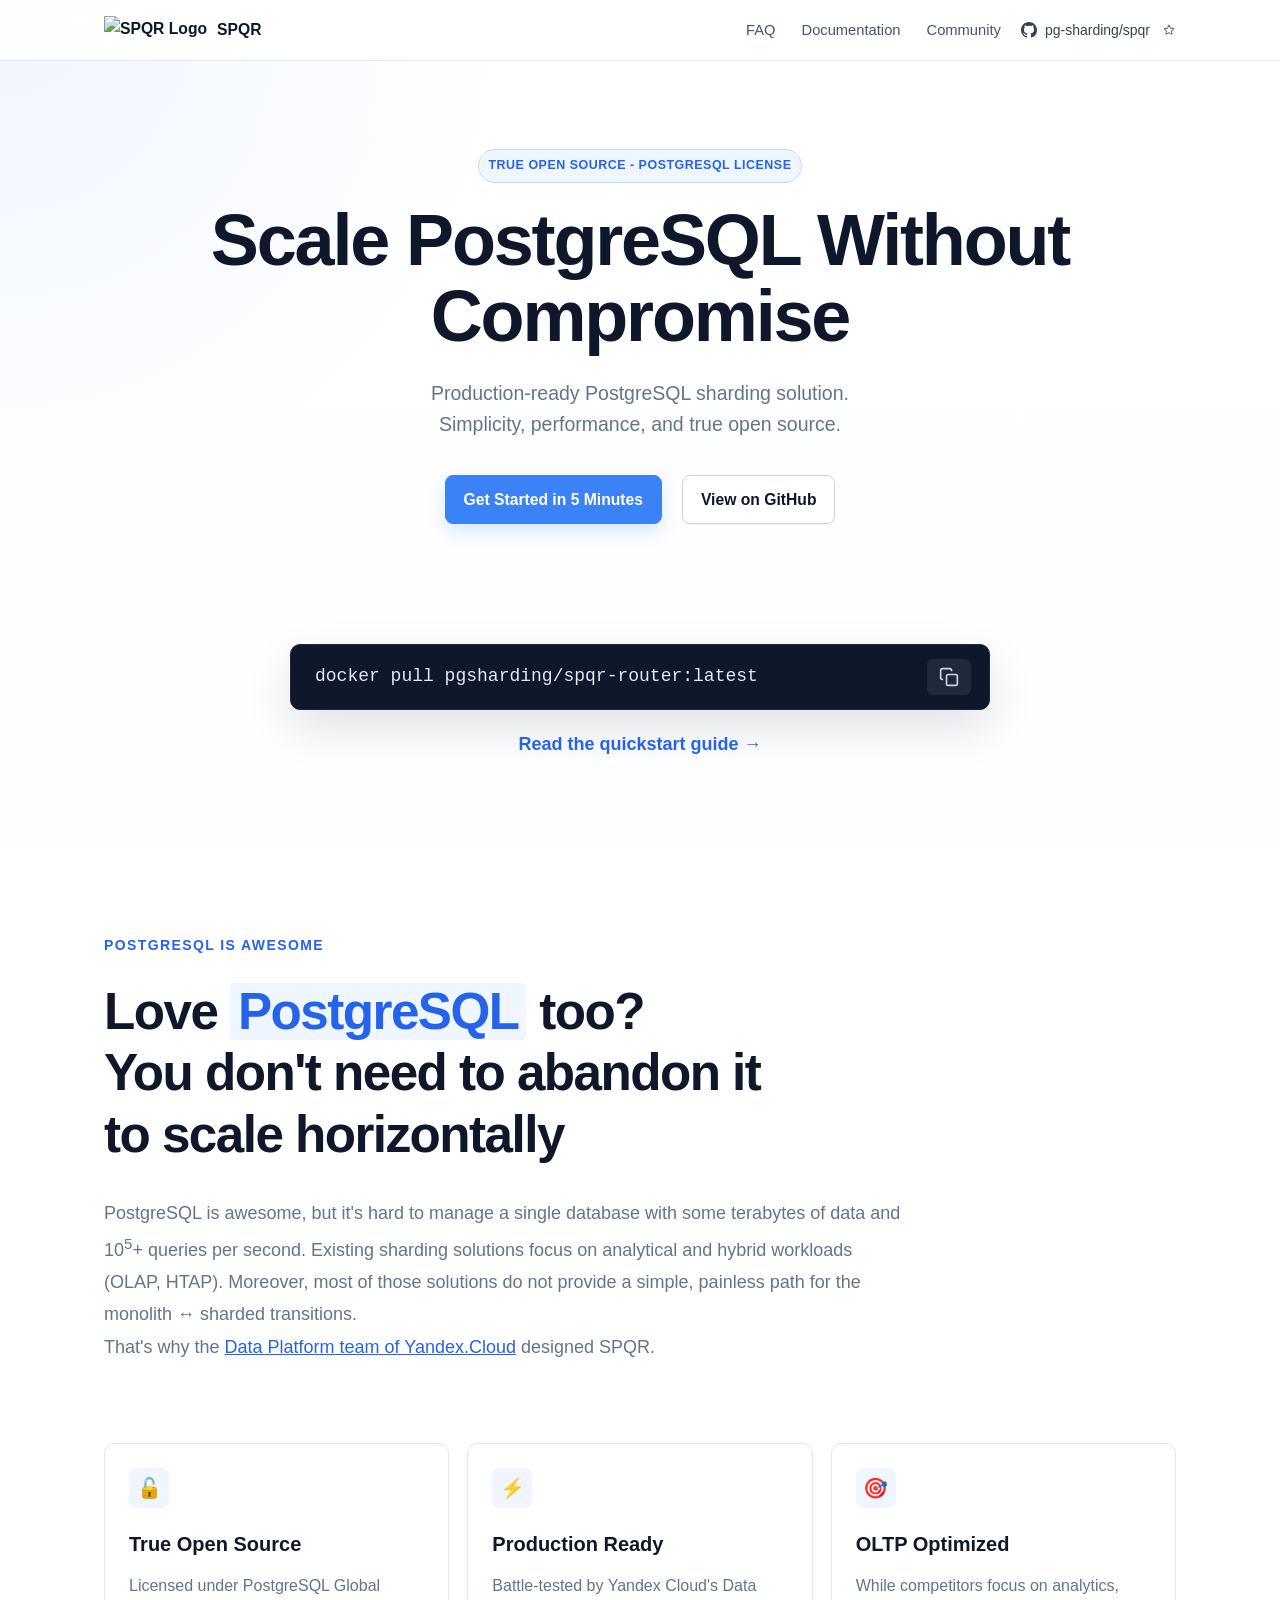
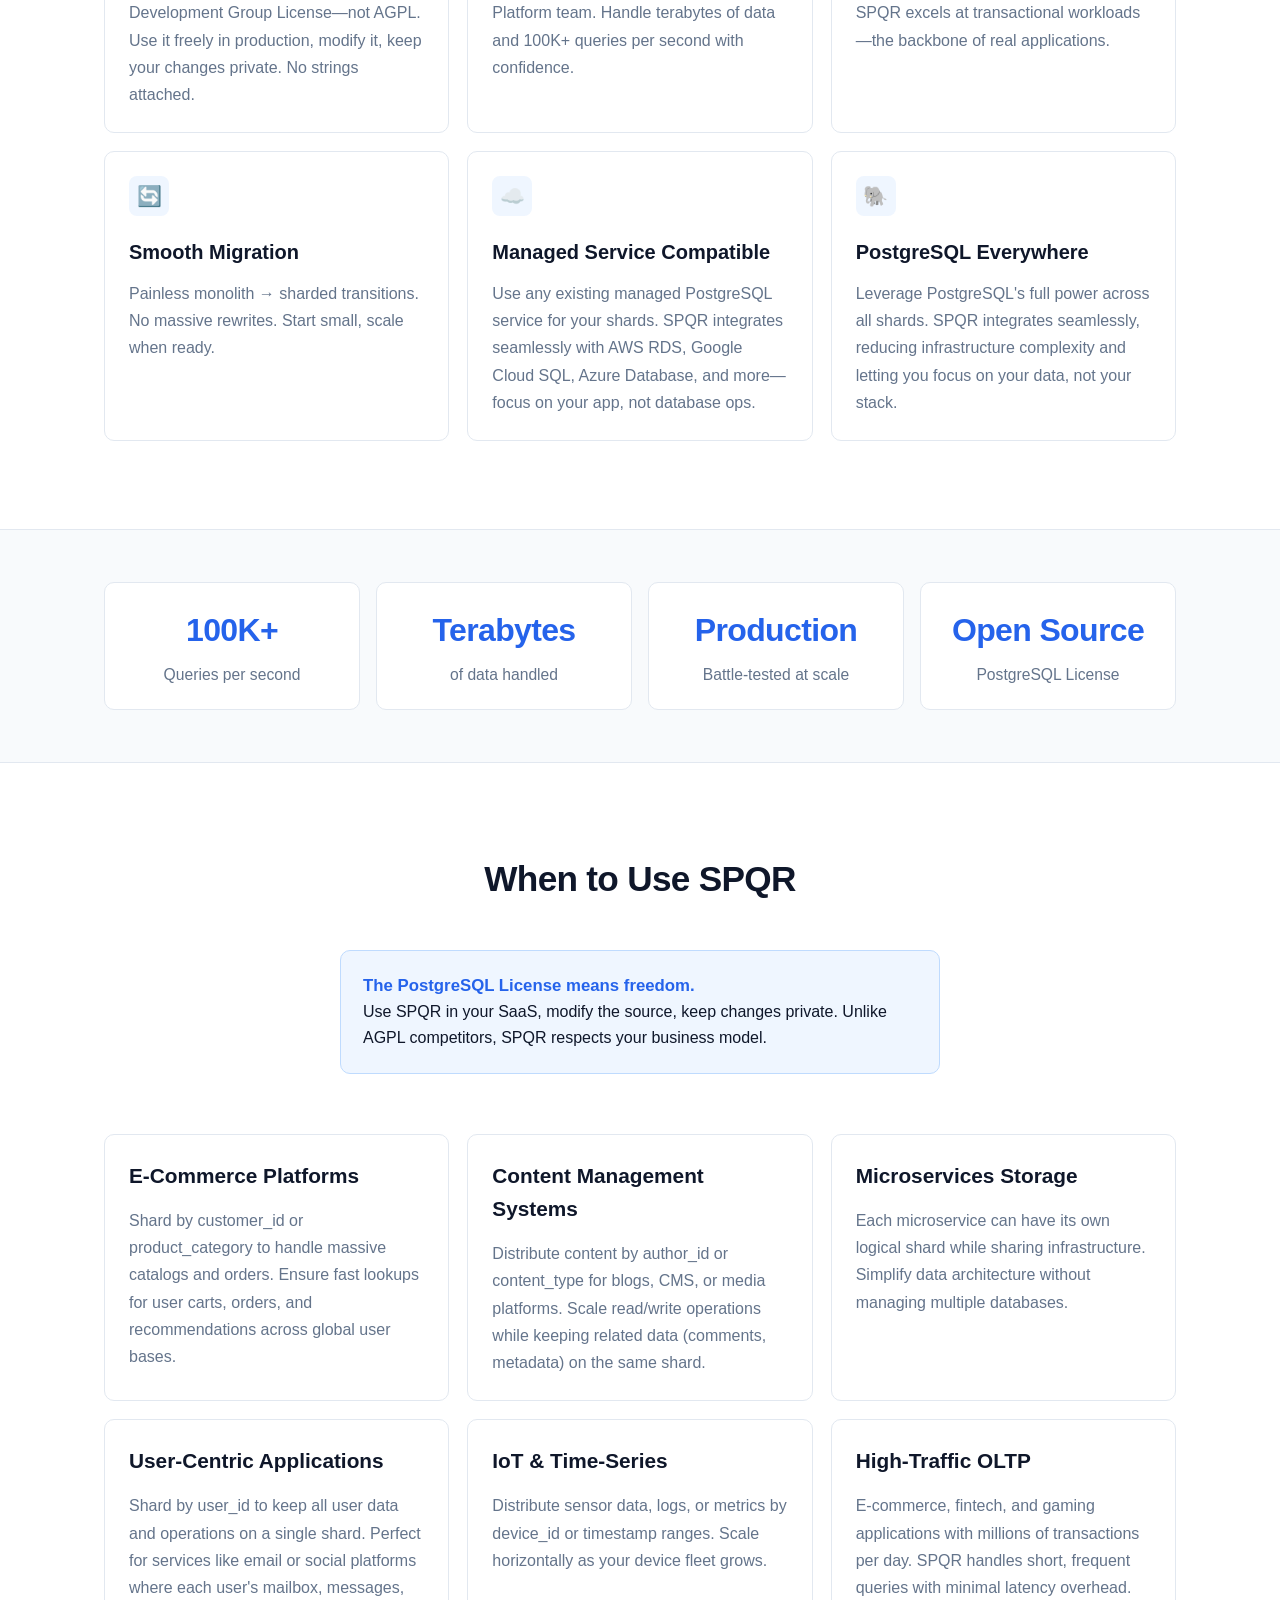
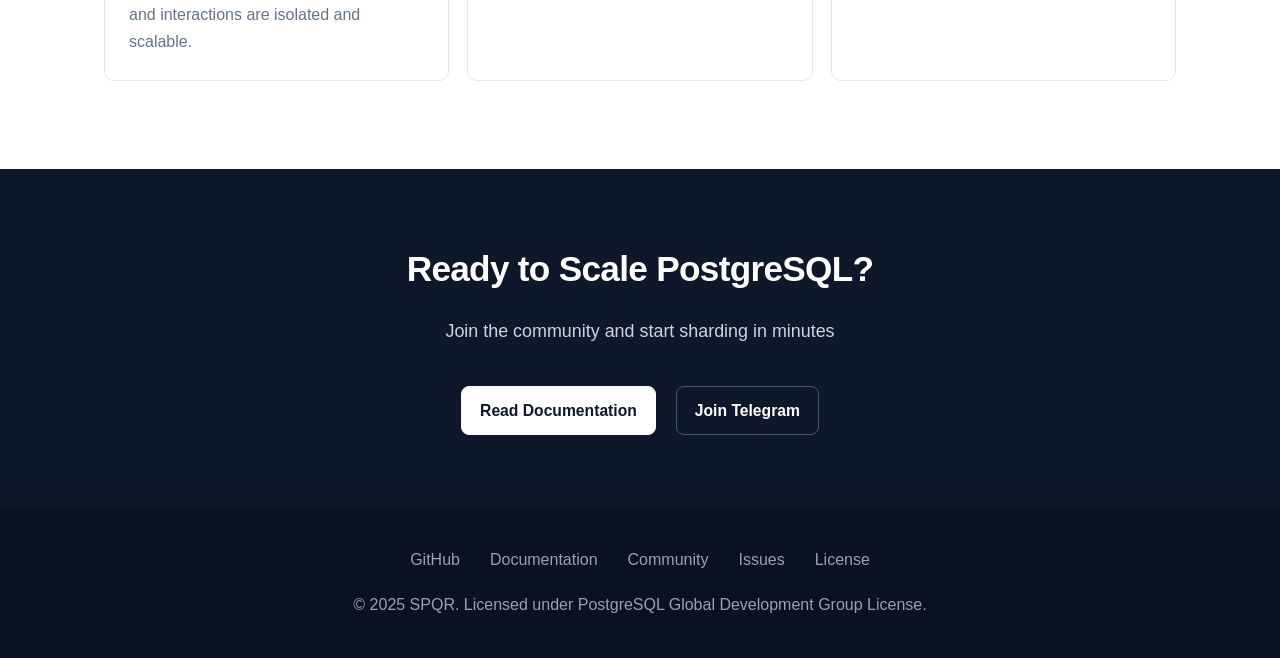
==== commit 1eedca33: "match GitHub star link with docs style" ====
--- a/index.html
+++ b/index.html
@@ -23,14 +23,33 @@
                         alt="SPQR Logo" class="logo">
                     <span>SPQR</span>
                 </a>
-                <nav>
-                    <ul class="nav-links">
-                        <li><a href="https://docs.pg-sharding.tech/welcome/faq">FAQ</a></li>
-                        <li><a href="https://docs.pg-sharding.tech">Documentation</a></li>
-                        <li><a href="https://github.com/pg-sharding/spqr">GitHub</a></li>
-                        <li><a href="https://t.me/+jMGhyjwicpI3ZWQy">Community</a></li>
-                    </ul>
-                </nav>
+                <div class="header-right">
+                    <nav>
+                        <ul class="nav-links">
+                            <li><a href="https://docs.pg-sharding.tech/welcome/faq">FAQ</a></li>
+                            <li><a href="https://docs.pg-sharding.tech">Documentation</a></li>
+                            <li><a href="https://t.me/+jMGhyjwicpI3ZWQy">Community</a></li>
+                        </ul>
+                    </nav>
+                    <a href="https://github.com/pg-sharding/spqr" class="github-nav-link" title="pg-sharding/spqr">
+                        <span class="github-repo">
+                            <svg class="github-mark" viewBox="0 0 16 16" aria-hidden="true" focusable="false">
+                                <path
+                                    d="M8 0C3.58 0 0 3.58 0 8c0 3.54 2.29 6.53 5.47 7.59.4.07.55-.17.55-.38 0-.19-.01-.82-.01-1.49-2.01.37-2.53-.49-2.69-.94-.09-.23-.48-.94-.82-1.13-.28-.15-.68-.52-.01-.53.63-.01 1.08.58 1.23.82.72 1.21 1.87.87 2.33.66.07-.52.28-.87.51-1.07-1.78-.2-3.64-.89-3.64-3.95 0-.87.31-1.59.82-2.15-.08-.2-.36-1.02.08-2.12 0 0 .67-.21 2.2.82A7.42 7.42 0 0 1 8.02 3.86c.68 0 1.36.09 2 .27 1.53-1.04 2.2-.82 2.2-.82.44 1.1.16 1.92.08 2.12.51.56.82 1.27.82 2.15 0 3.07-1.87 3.75-3.65 3.95.29.25.54.73.54 1.48 0 1.07-.01 1.93-.01 2.2 0 .21.15.46.55.38A8.01 8.01 0 0 0 16 8c0-4.42-3.58-8-8-8Z">
+                                </path>
+                            </svg>
+                            <span>pg-sharding/spqr</span>
+                        </span>
+                        <span class="github-star-meta" aria-label="GitHub stars">
+                            <svg class="github-star-icon" viewBox="0 0 24 24" aria-hidden="true" focusable="false">
+                                <path
+                                    d="m12 3.5 2.6 5.27 5.82.85-4.21 4.1.99 5.8L12 16.79l-5.2 2.73.99-5.8-4.21-4.1 5.82-.85L12 3.5Z">
+                                </path>
+                            </svg>
+                            <span class="github-stars" data-github-stars>...</span>
+                        </span>
+                    </a>
+                </div>
             </div>
         </div>
     </header>
@@ -45,10 +64,7 @@
             <div class="cta-buttons">
                 <a href="https://docs.pg-sharding.tech/welcome/get_started" class="btn btn-primary">Get Started in 5
                     Minutes</a>
-                <a href="https://github.com/pg-sharding/spqr" class="btn btn-secondary github-star-btn">
-                    <span>⭐ Star on GitHub</span>
-                    <span class="github-stars" id="github-stars" aria-label="GitHub stars">...</span>
-                </a>
+                <a href="https://github.com/pg-sharding/spqr" class="btn btn-secondary">View on GitHub</a>
             </div>
         </div>
     </section>
@@ -248,9 +264,9 @@
         </div>
     </footer>
     <script>
-        const starsElement = document.getElementById('github-stars');
-
-        if (starsElement) {
+        const starElements = document.querySelectorAll('[data-github-stars]');
+
+        if (starElements.length > 0) {
             fetch('https://api.github.com/repos/pg-sharding/spqr')
                 .then((response) => {
                     if (!response.ok) {
@@ -259,10 +275,16 @@
                     return response.json();
                 })
                 .then((repo) => {
-                    starsElement.textContent = repo.stargazers_count.toLocaleString('en-US');
+                    const formattedStars = repo.stargazers_count.toLocaleString('en-US');
+
+                    starElements.forEach((element) => {
+                        element.textContent = formattedStars;
+                    });
                 })
                 .catch(() => {
-                    starsElement.hidden = true;
+                    starElements.forEach((element) => {
+                        element.hidden = true;
+                    });
                 });
         }
     </script>
--- a/styles.css
+++ b/styles.css
@@ -57,6 +57,12 @@
     gap: 28px;
 }
 
+.header-right {
+    display: flex;
+    align-items: center;
+    gap: 10px;
+}
+
 .brand {
     display: inline-flex;
     align-items: center;
@@ -92,6 +98,75 @@
     background: var(--primary-soft);
 }
 
+.github-nav-link {
+    display: inline-flex;
+    align-items: center;
+    gap: 12px;
+    min-width: 0;
+    height: 32px;
+    color: #727377;
+    text-decoration: none;
+    font-size: 14px;
+    font-weight: 400;
+    line-height: 20px;
+    border-radius: 6px;
+    transition: color 0.2s;
+}
+
+.github-nav-link:hover {
+    color: var(--primary-dark);
+}
+
+.github-repo,
+.github-star-meta {
+    display: inline-flex;
+    align-items: center;
+    min-width: 0;
+}
+
+.github-repo {
+    gap: 8px;
+    color: #374151;
+    font-weight: 500;
+}
+
+.github-nav-link:hover .github-repo {
+    color: var(--primary-dark);
+}
+
+.github-star-meta {
+    gap: 6px;
+    flex-shrink: 0;
+    color: inherit;
+}
+
+.github-mark,
+.github-star-icon {
+    display: block;
+    flex-shrink: 0;
+}
+
+.github-mark {
+    fill: currentColor;
+}
+
+.github-star-icon {
+    fill: none;
+    stroke: currentColor;
+    stroke-linejoin: round;
+    stroke-width: 1.8;
+}
+
+.github-mark {
+    width: 16px;
+    height: 16px;
+}
+
+.github-star-icon {
+    width: 14px;
+    height: 14px;
+}
+
 /* Hero Section */
 .hero {
     padding: 88px 0 72px;
@@ -161,23 +236,12 @@
     transform: translateY(-1px);
 }
 
-.github-star-btn {
-    display: inline-flex;
-    align-items: center;
-    gap: 12px;
-}
-
 .github-stars {
-    display: inline-flex;
-    align-items: center;
-    min-width: 48px;
-    padding: 3px 8px;
-    border-radius: 999px;
-    background: var(--primary-soft);
-    color: var(--primary-dark);
-    font-size: 0.9rem;
-    font-weight: 700;
-    justify-content: center;
+    color: inherit;
+    font-size: 14px;
+    font-weight: 400;
+    line-height: 20px;
+    font-variant-numeric: tabular-nums;
 }
 
 /* Features Section */
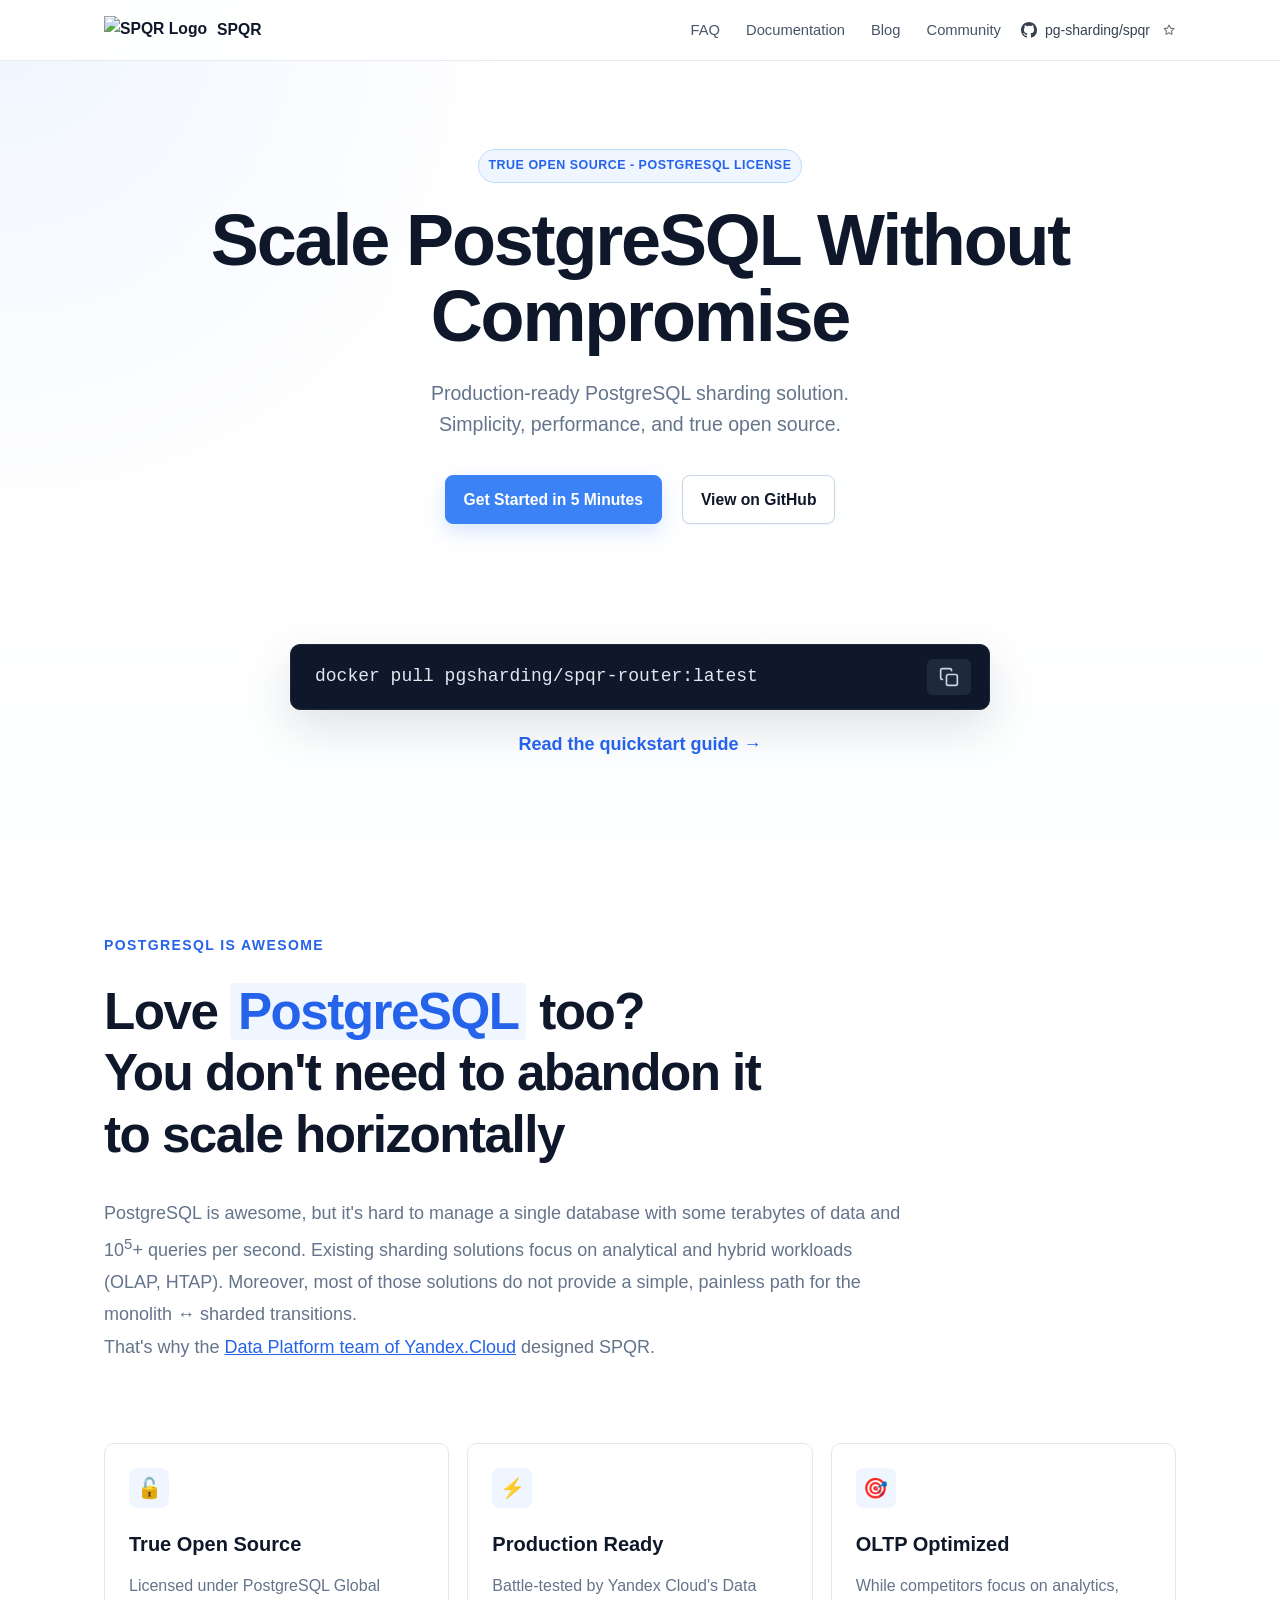
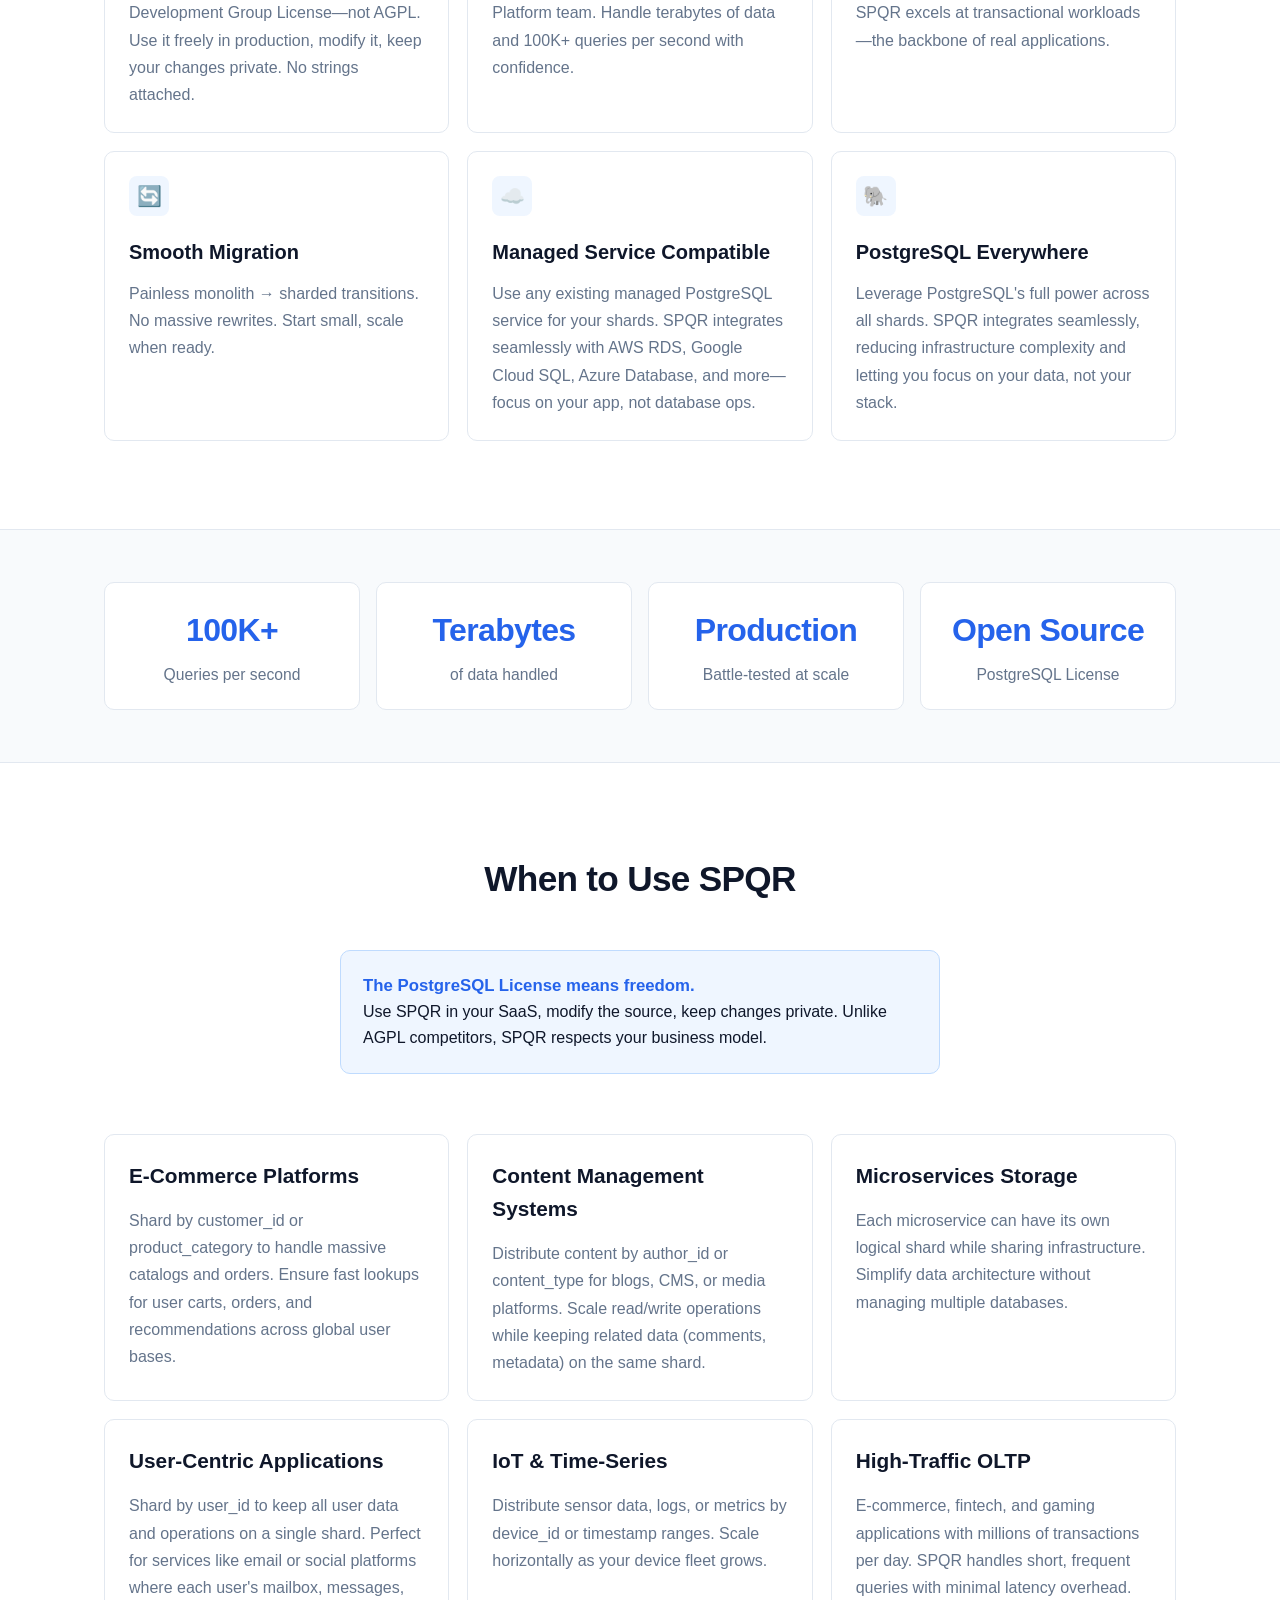
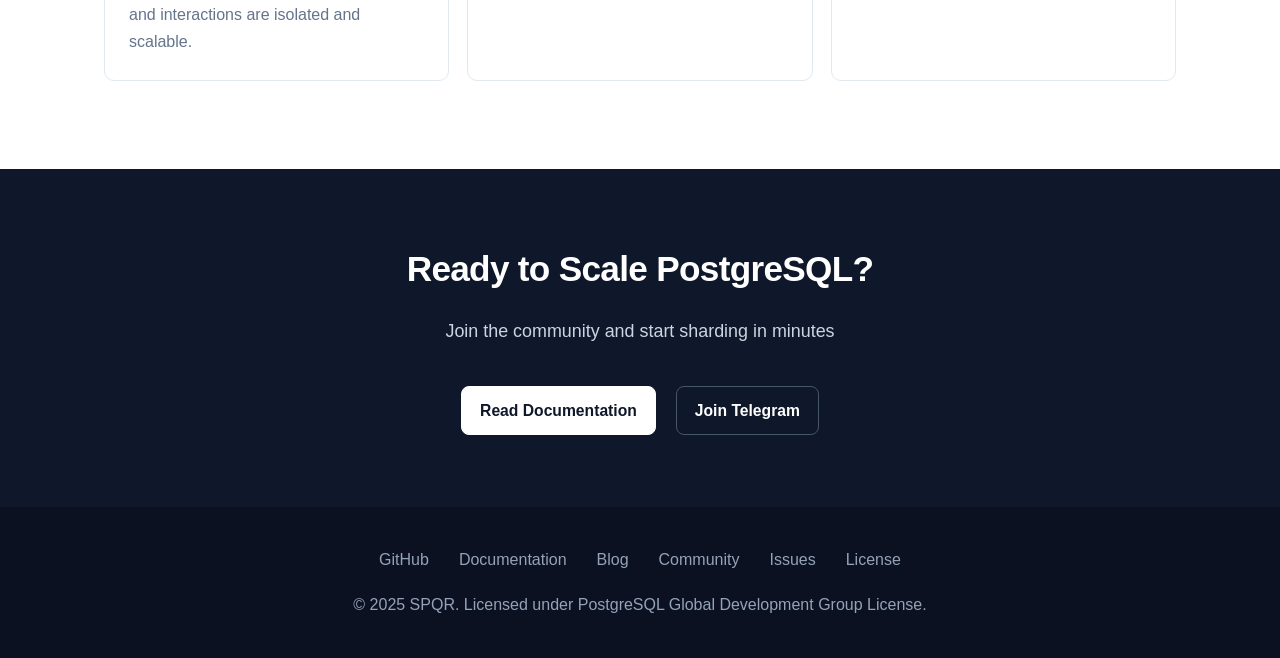
==== commit 251ecdaa: "Add static blog with SPQR architecture article" ====
--- a/index.html
+++ b/index.html
@@ -28,6 +28,7 @@
                         <ul class="nav-links">
                             <li><a href="https://docs.pg-sharding.tech/welcome/faq">FAQ</a></li>
                             <li><a href="https://docs.pg-sharding.tech">Documentation</a></li>
+                            <li><a href="/blog/">Blog</a></li>
                             <li><a href="https://t.me/+jMGhyjwicpI3ZWQy">Community</a></li>
                         </ul>
                     </nav>
@@ -256,6 +257,7 @@
             <div class="footer-links">
                 <a href="https://github.com/pg-sharding/spqr">GitHub</a>
                 <a href="https://docs.pg-sharding.tech">Documentation</a>
+                <a href="/blog/">Blog</a>
                 <a href="https://t.me/+jMGhyjwicpI3ZWQy">Community</a>
                 <a href="https://github.com/pg-sharding/spqr/issues">Issues</a>
                 <a href="https://github.com/pg-sharding/spqr/blob/master/LICENSE">License</a>
@@ -263,31 +265,7 @@
             <p>&copy; 2025 SPQR. Licensed under PostgreSQL Global Development Group License.</p>
         </div>
     </footer>
-    <script>
-        const starElements = document.querySelectorAll('[data-github-stars]');
-
-        if (starElements.length > 0) {
-            fetch('https://api.github.com/repos/pg-sharding/spqr')
-                .then((response) => {
-                    if (!response.ok) {
-                        throw new Error('GitHub API request failed');
-                    }
-                    return response.json();
-                })
-                .then((repo) => {
-                    const formattedStars = repo.stargazers_count.toLocaleString('en-US');
-
-                    starElements.forEach((element) => {
-                        element.textContent = formattedStars;
-                    });
-                })
-                .catch(() => {
-                    starElements.forEach((element) => {
-                        element.hidden = true;
-                    });
-                });
-        }
-    </script>
+    <script src="/site.js"></script>
 </body>
 
 </html>
--- a/styles.css
+++ b/styles.css
@@ -534,6 +534,228 @@
     color: var(--primary);
 }
 
+/* Blog */
+.blog-container,
+.article-container {
+    max-width: 820px;
+}
+
+.blog-hero {
+    padding: 72px 0 40px;
+    text-align: left;
+}
+
+.blog-hero h1 {
+    max-width: 720px;
+    margin: 0 0 18px;
+    color: var(--text);
+    font-size: clamp(2.4rem, 5vw, 3.6rem);
+    font-weight: 800;
+    line-height: 1.08;
+    letter-spacing: -0.03em;
+}
+
+.blog-hero p {
+    max-width: 680px;
+    color: var(--text-muted);
+    font-size: 1.12rem;
+    line-height: 1.75;
+}
+
+.blog-list-section {
+    padding: 24px 0 96px;
+}
+
+.blog-card {
+    padding: 28px;
+    background: var(--bg);
+    border: 1px solid var(--border);
+    border-radius: var(--radius);
+    transition: border-color 0.2s, box-shadow 0.2s, transform 0.2s;
+}
+
+.blog-card:hover {
+    border-color: var(--border-strong);
+    box-shadow: var(--shadow-soft);
+    transform: translateY(-2px);
+}
+
+.blog-card-meta,
+.article-meta {
+    color: var(--text-muted);
+    font-size: 0.9rem;
+    font-weight: 500;
+}
+
+.blog-card h2 {
+    margin: 10px 0 12px;
+    font-size: 1.5rem;
+    line-height: 1.3;
+    letter-spacing: -0.02em;
+}
+
+.blog-card h2 a {
+    color: var(--text);
+    text-decoration: none;
+}
+
+.blog-card h2 a:hover {
+    color: var(--primary-dark);
+}
+
+.blog-card p {
+    margin-bottom: 18px;
+    color: var(--text-muted);
+    line-height: 1.7;
+}
+
+.blog-card-link,
+.article-back-link {
+    color: var(--primary-dark);
+    font-size: 0.95rem;
+    font-weight: 600;
+    text-decoration: none;
+}
+
+.blog-card-link:hover,
+.article-back-link:hover {
+    text-decoration: underline;
+}
+
+.article-page {
+    padding: 56px 0 96px;
+}
+
+.article-back-link {
+    display: inline-block;
+    margin-bottom: 28px;
+}
+
+.article-page h1 {
+    margin: 12px 0 24px;
+    color: var(--text);
+    font-size: clamp(2.2rem, 4.5vw, 3.4rem);
+    font-weight: 800;
+    line-height: 1.1;
+    letter-spacing: -0.03em;
+}
+
+.article-lead {
+    color: var(--text) !important;
+    font-size: 1.22rem !important;
+    line-height: 1.75 !important;
+}
+
+.article-page h2 {
+    margin: 48px 0 16px;
+    color: var(--text);
+    font-size: 1.65rem;
+    font-weight: 750;
+    line-height: 1.25;
+    letter-spacing: -0.02em;
+}
+
+.article-tldr {
+    margin: 34px 0 42px;
+    padding: 22px 24px;
+    background: linear-gradient(180deg, #f8fbff 0%, #ffffff 100%);
+    border: 1px solid #bfdbfe;
+    border-radius: var(--radius);
+}
+
+.article-tldr h2 {
+    margin: 0 0 12px;
+    color: var(--primary-dark);
+    font-size: 1rem;
+    font-weight: 750;
+    letter-spacing: 0.04em;
+    text-transform: uppercase;
+}
+
+.article-tldr p {
+    margin-bottom: 14px;
+}
+
+.article-tldr ul {
+    margin-bottom: 16px;
+}
+
+.article-tldr p:last-child {
+    margin-bottom: 0;
+}
+
+.article-page p {
+    margin: 0 0 22px;
+    color: var(--text-soft);
+    font-size: 1.05rem;
+    line-height: 1.85;
+}
+
+.article-page ul {
+    margin: 0 0 26px 22px;
+    color: var(--text-soft);
+    font-size: 1.05rem;
+    line-height: 1.85;
+}
+
+.article-page li {
+    margin-bottom: 8px;
+}
+
+.article-page pre {
+    margin: 28px 0;
+    padding: 18px 20px;
+    overflow-x: auto;
+    background: #0f172a;
+    border: 1px solid #1e293b;
+    border-radius: var(--radius);
+    box-shadow: 0 18px 45px rgba(15, 23, 42, 0.12);
+}
+
+.article-page pre code {
+    color: #e2e8f0;
+    font-size: 0.94rem;
+    line-height: 1.7;
+}
+
+.article-page code {
+    padding: 2px 6px;
+    background: var(--bg-muted);
+    border-radius: 4px;
+    color: var(--primary-dark);
+    font-family: 'Monaco', 'Menlo', 'Ubuntu Mono', monospace;
+    font-size: 0.92em;
+}
+
+.article-page pre code {
+    padding: 0;
+    background: transparent;
+    border-radius: 0;
+}
+
+.article-figure {
+    margin: 32px 0;
+    padding: 16px;
+    background: var(--bg);
+    border: 1px solid var(--border);
+    border-radius: var(--radius);
+}
+
+.article-figure img {
+    display: block;
+    width: 100%;
+    height: auto;
+    border-radius: 8px;
+}
+
+.article-figure figcaption {
+    margin-top: 12px;
+    color: var(--text-muted);
+    font-size: 0.92rem;
+    line-height: 1.6;
+    text-align: center;
+}
+
 /* CTA Section */
 .cta-section {
     padding: 72px 0;
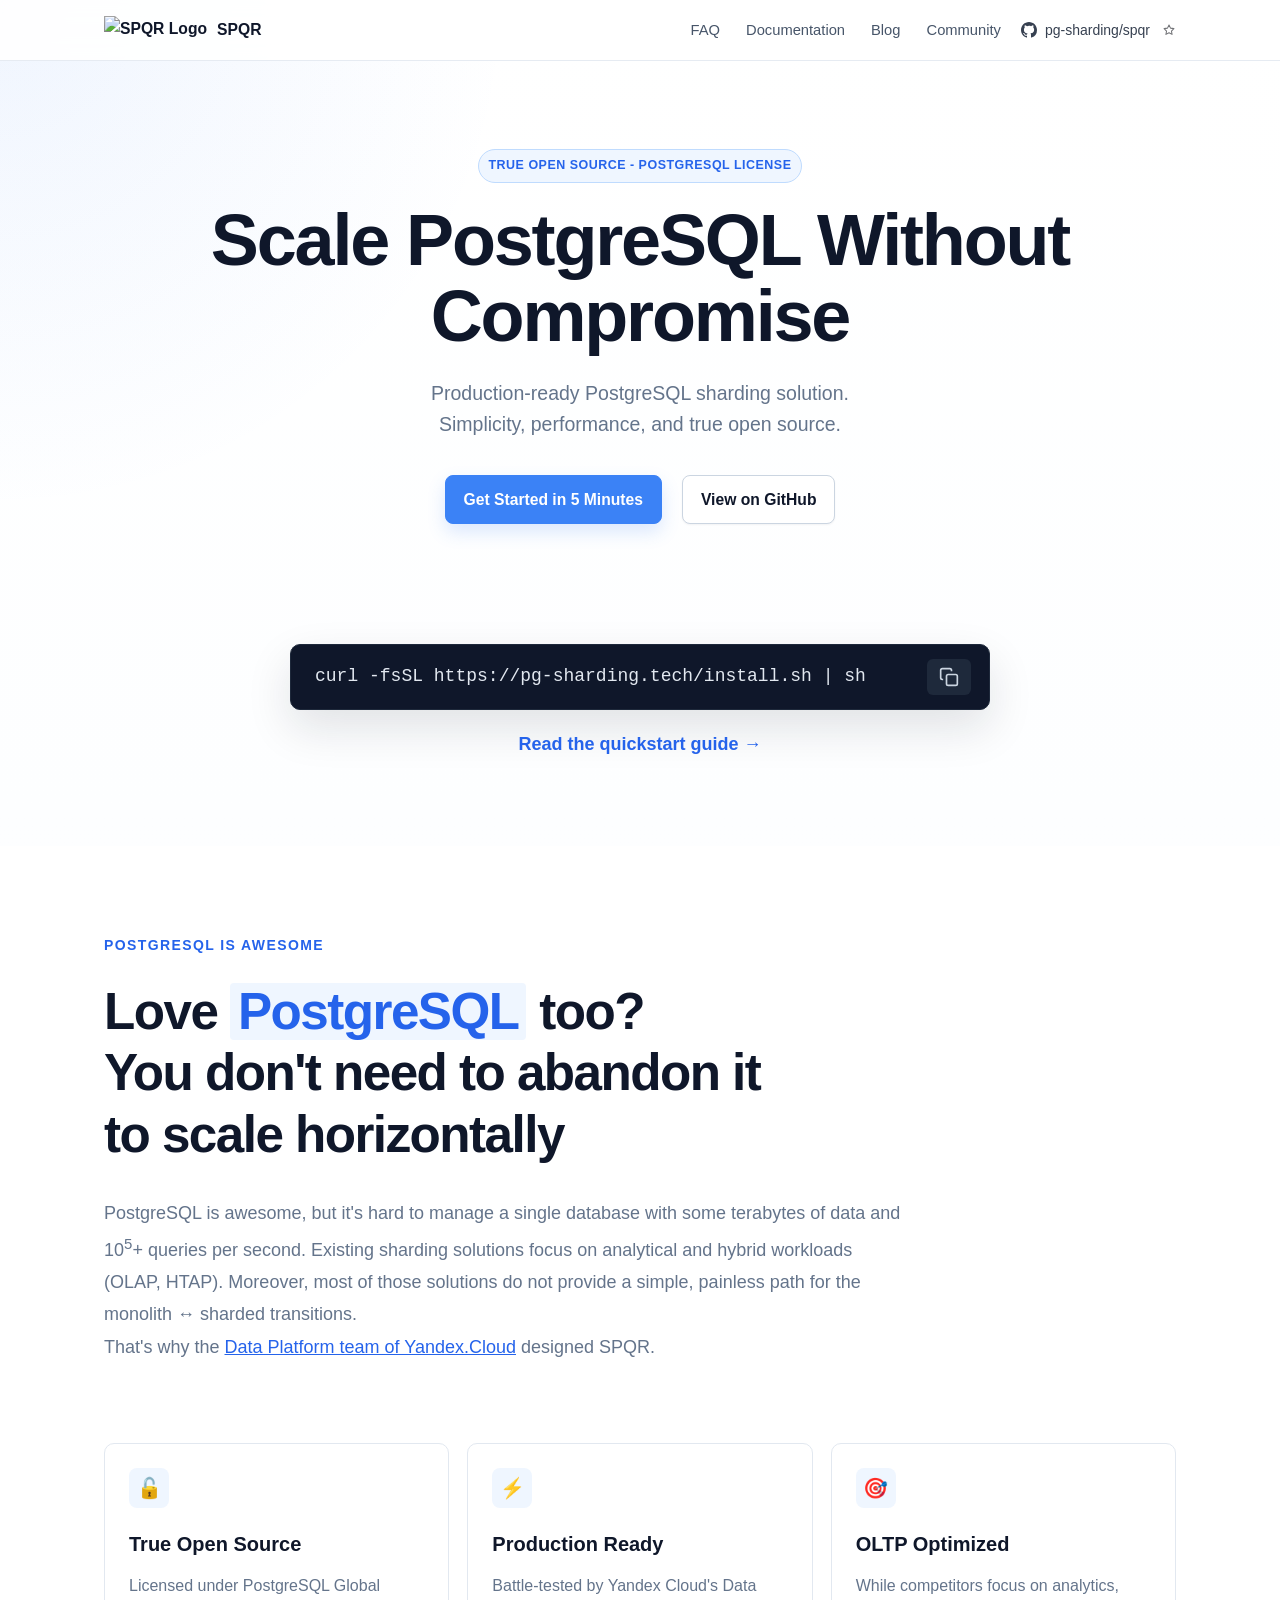
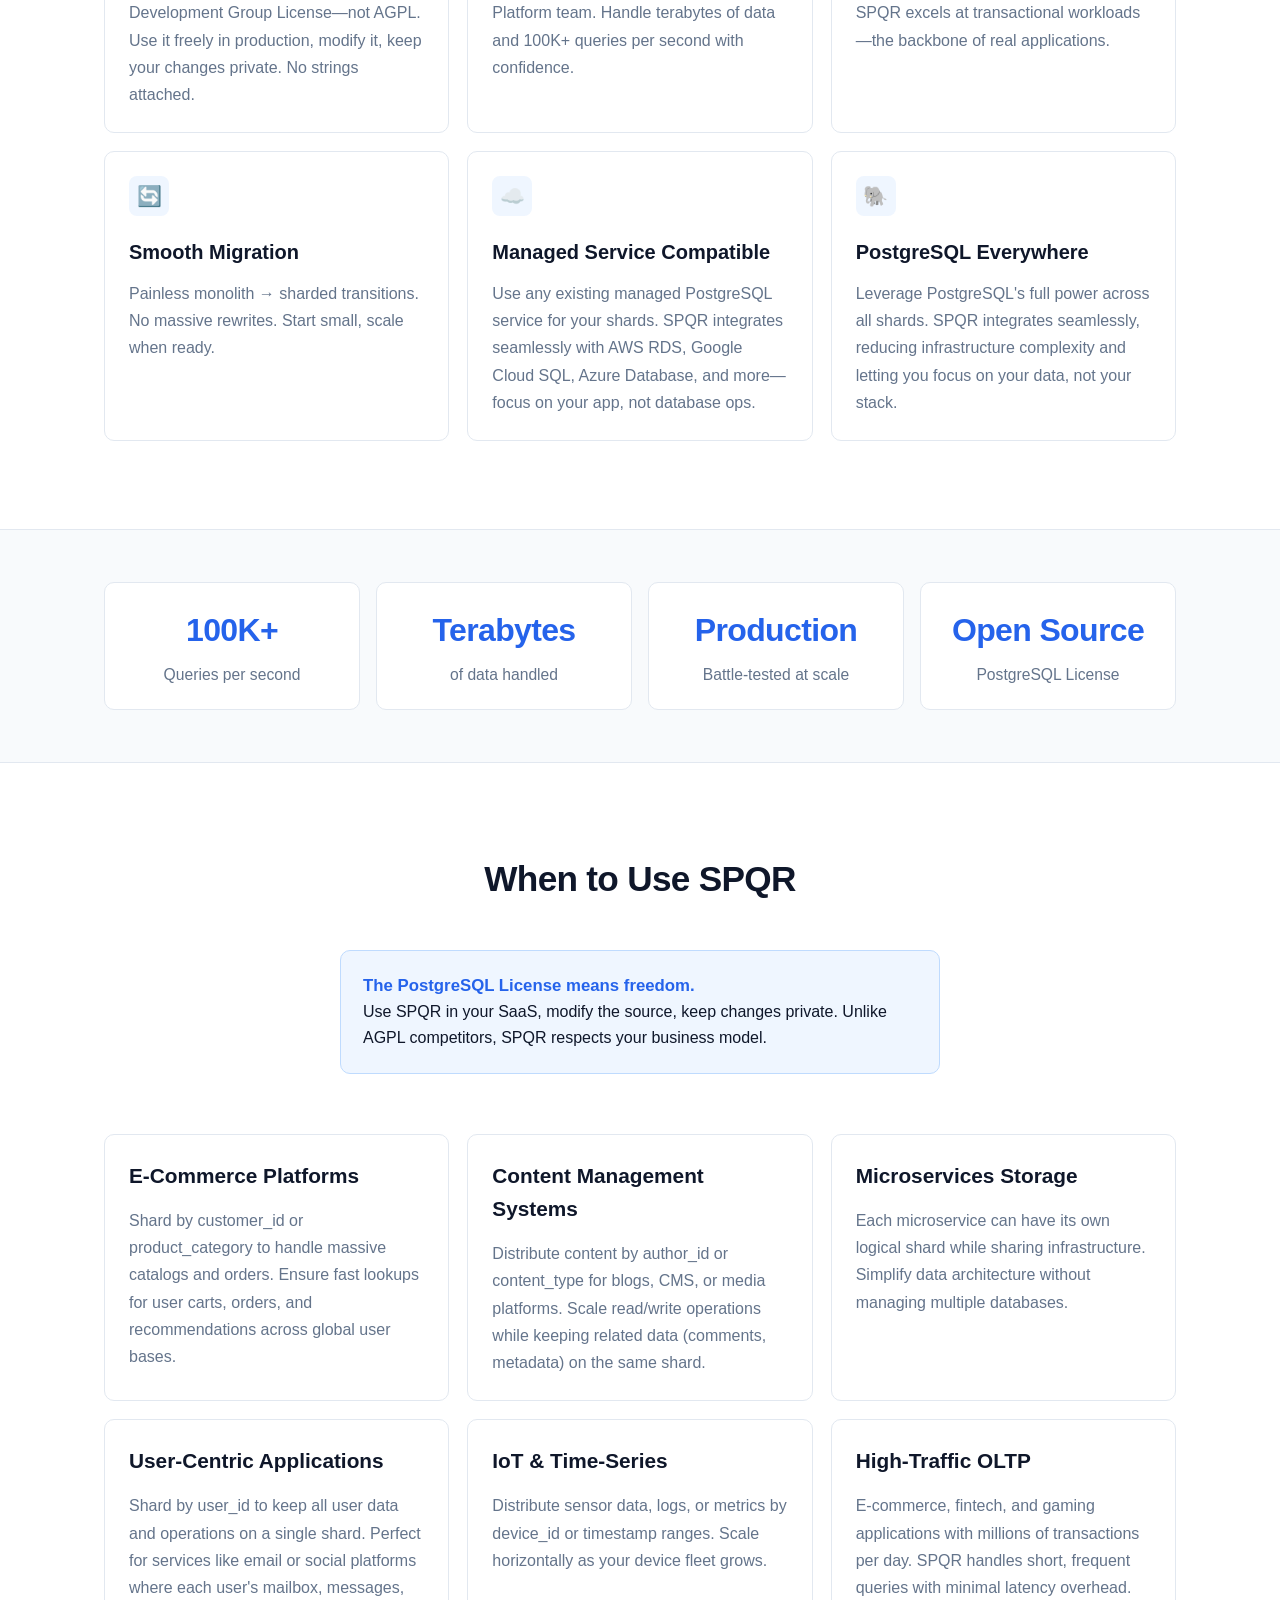
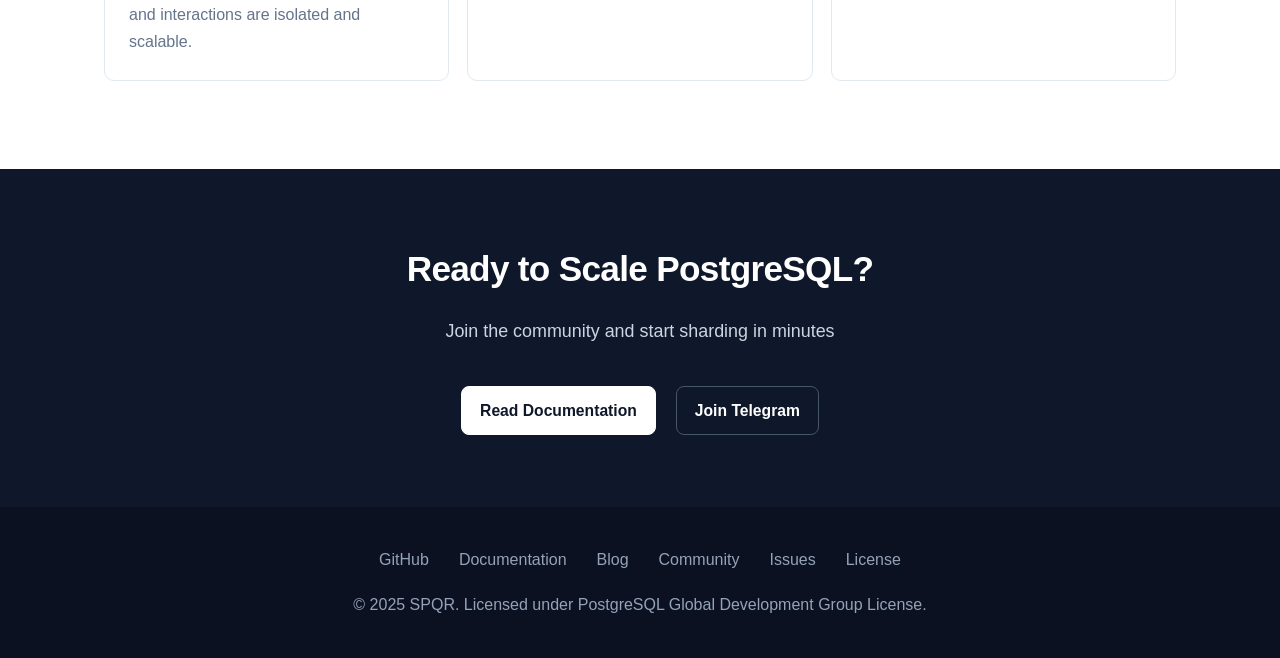
==== commit e9f1f2ef: "Show curl installer on the homepage" ====
--- a/index.html
+++ b/index.html
@@ -74,9 +74,9 @@
     <section class="docker-section">
         <div class="container">
             <div class="docker-command-box">
-                <code>docker pull pgsharding/spqr-router:latest</code>
+                <code>curl -fsSL https://pg-sharding.tech/install.sh | sh</code>
                 <button class="copy-btn"
-                    onclick="navigator.clipboard.writeText('docker pull pgsharding/spqr-router:latest')">
+                    onclick="navigator.clipboard.writeText('curl -fsSL https://pg-sharding.tech/install.sh | sh')">
                     <svg width="20" height="20" viewBox="0 0 24 24" fill="none" stroke="currentColor" stroke-width="2">
                         <rect x="9" y="9" width="13" height="13" rx="2" ry="2"></rect>
                         <path d="M5 15H4a2 2 0 0 1-2-2V4a2 2 0 0 1 2-2h9a2 2 0 0 1 2 2v1"></path>
--- a/styles.css
+++ b/styles.css
@@ -566,6 +566,11 @@
     padding: 24px 0 96px;
 }
 
+.blog-list-section .blog-container {
+    display: grid;
+    gap: 24px;
+}
+
 .blog-card {
     padding: 28px;
     background: var(--bg);
